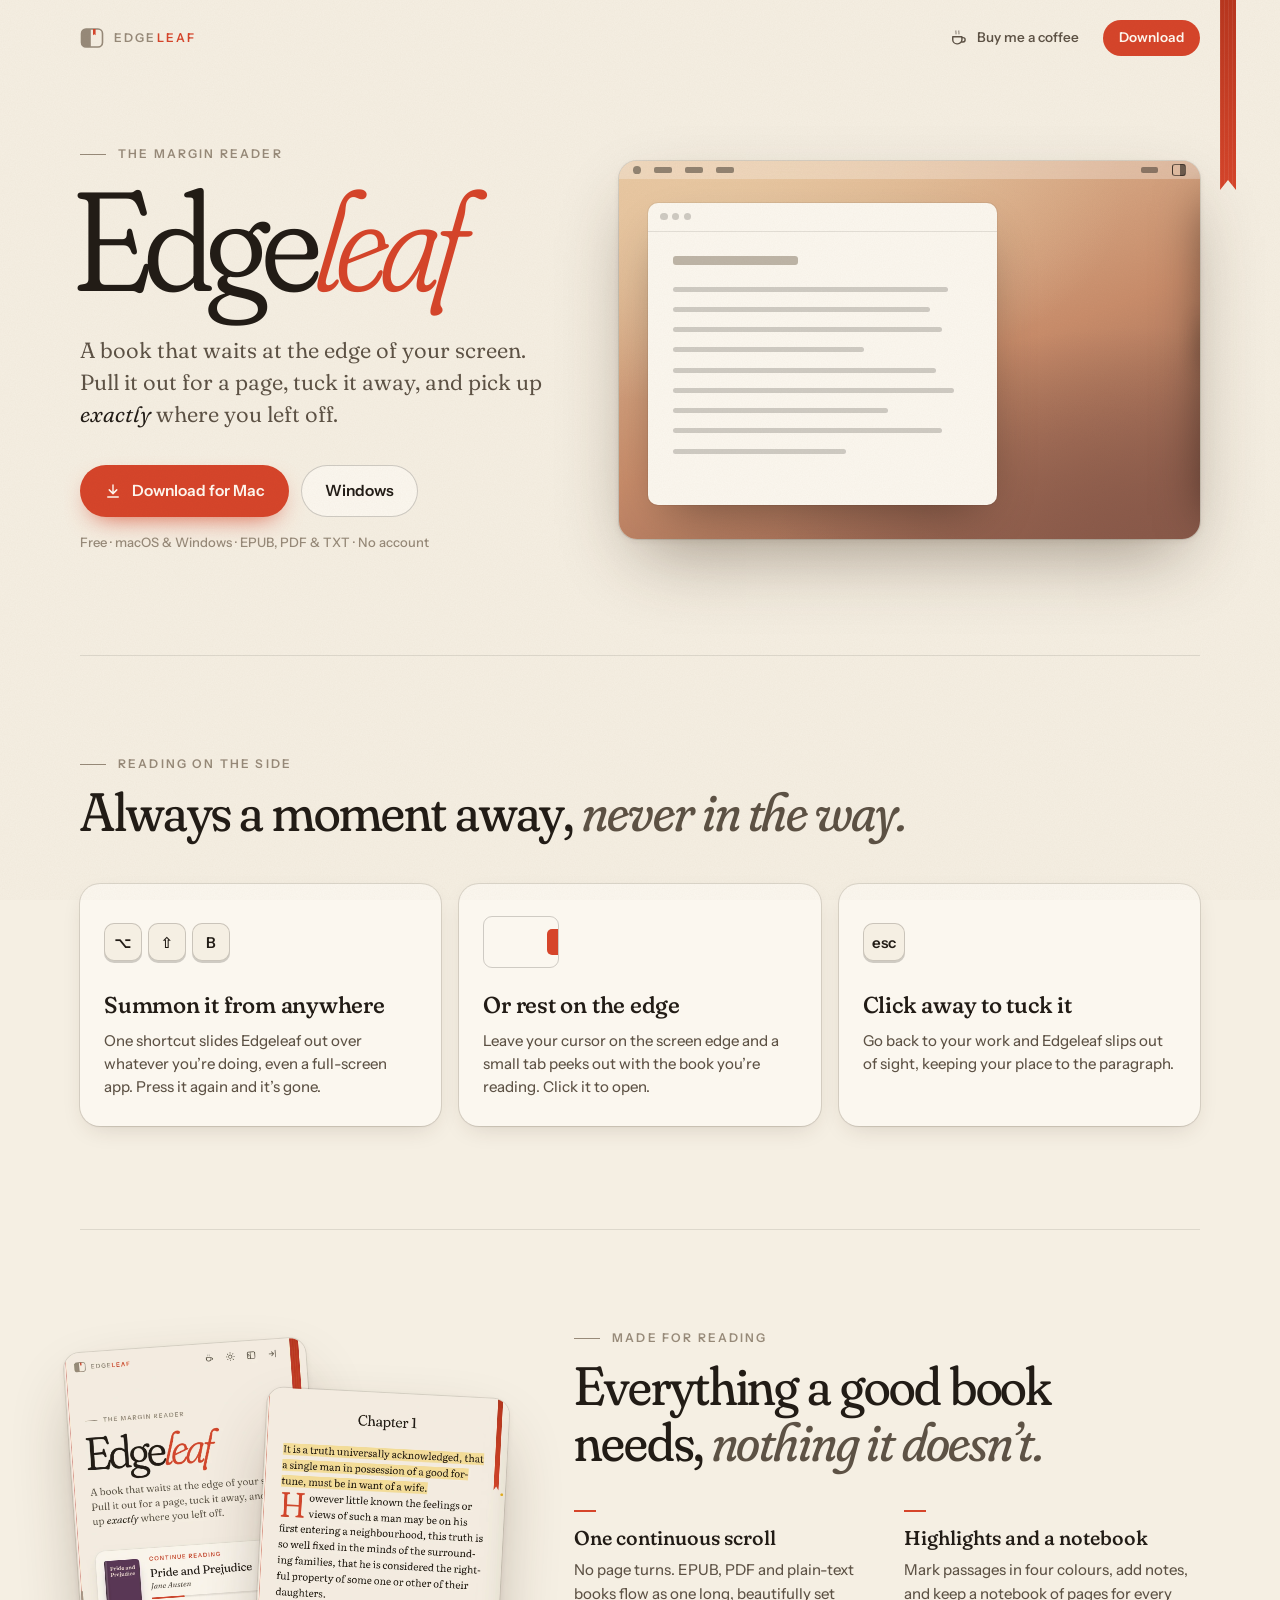
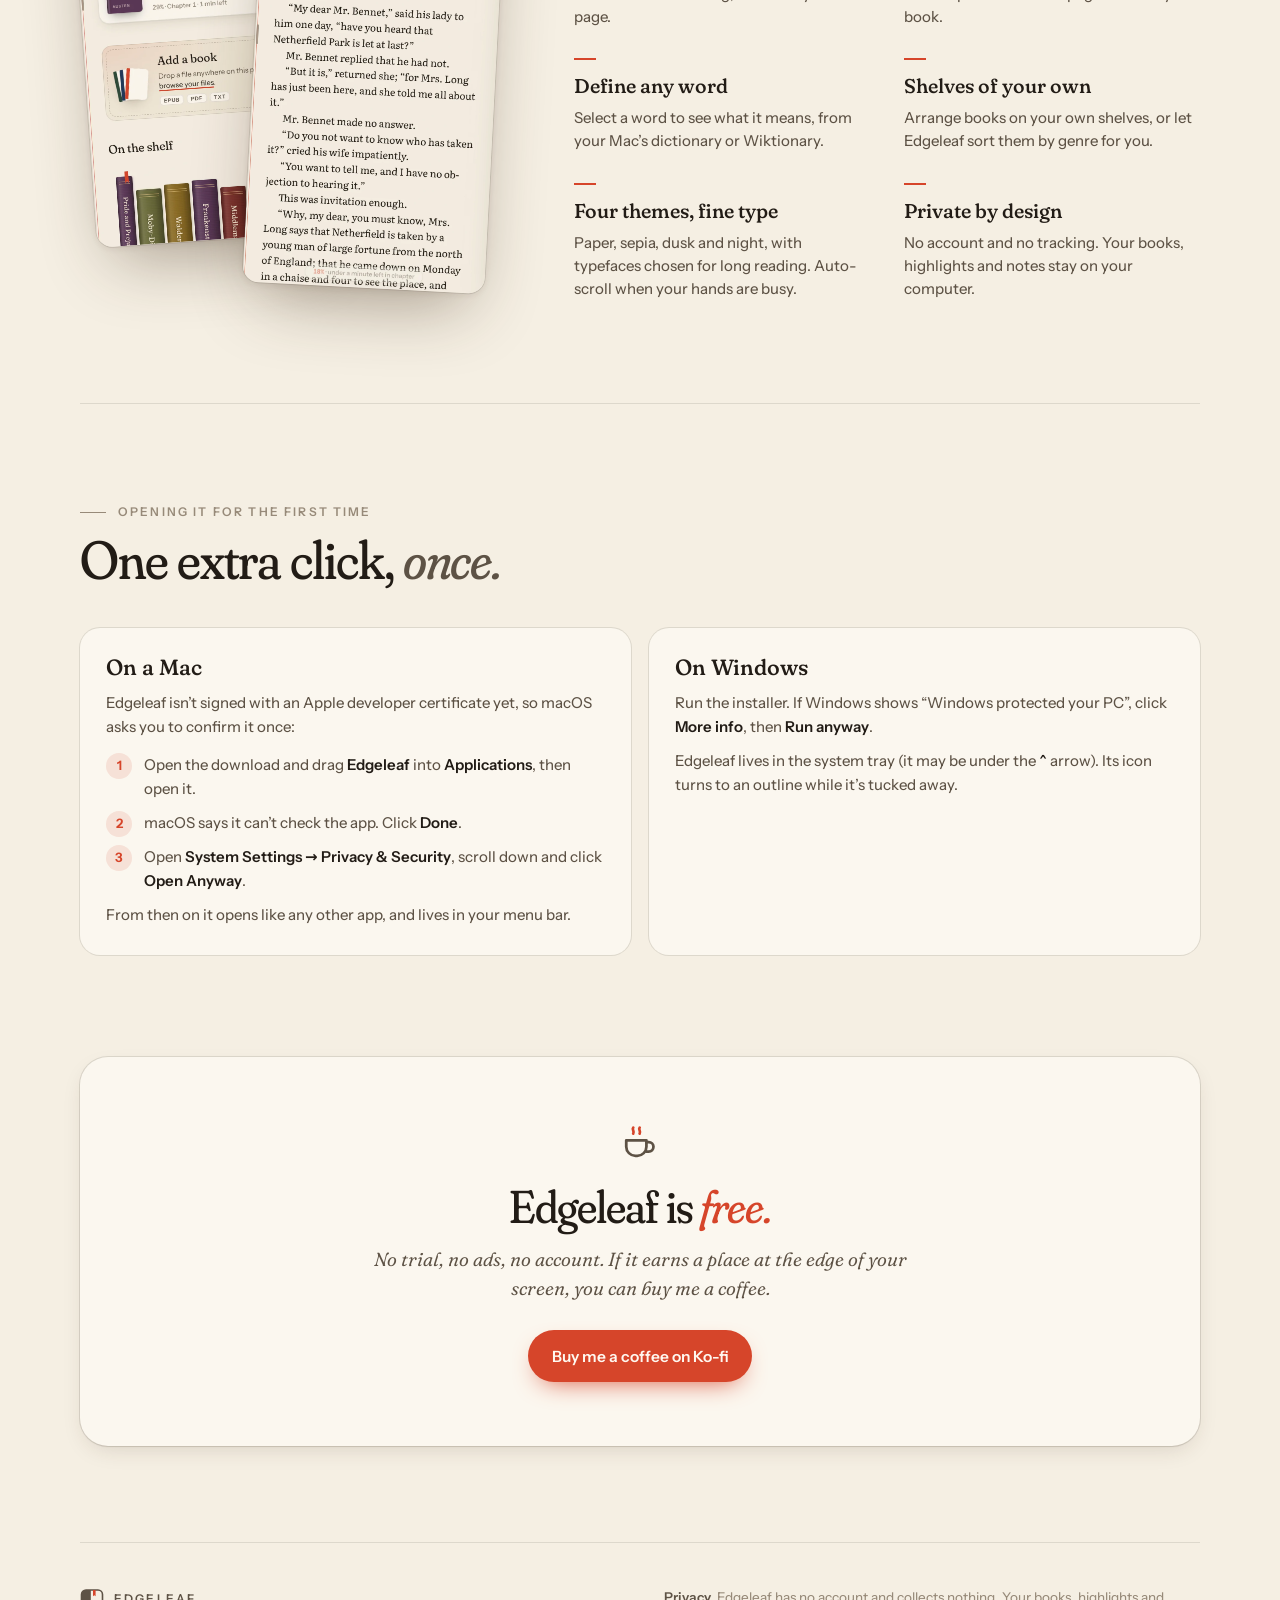
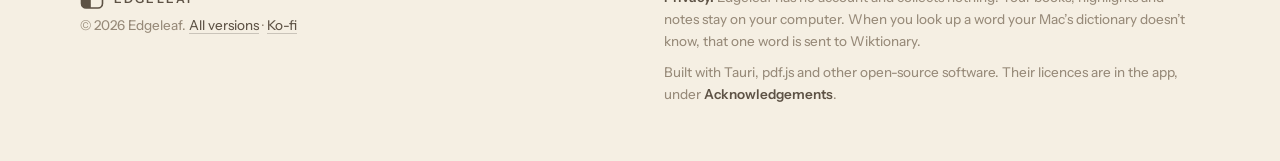
==== index.html @ 018e617a "Update the download page" ====
<!doctype html>
<html lang="en">
  <head>
    <meta charset="UTF-8" />
    <meta name="viewport" content="width=device-width, initial-scale=1" />
    <title>Edgeleaf — a book at the edge of your screen</title>
    <meta name="description" content="Edgeleaf is a free desktop reader for Mac and Windows that waits at the edge of your screen. Pull it out for a page, tuck it away, and pick up exactly where you left off." />
    <meta name="color-scheme" content="light dark" />
    <meta name="theme-color" content="#f5efe3" media="(prefers-color-scheme: light)" />
    <meta name="theme-color" content="#1d1916" media="(prefers-color-scheme: dark)" />
    <meta property="og:title" content="Edgeleaf — a book at the edge of your screen" />
    <meta property="og:description" content="A free, beautiful reader for Mac and Windows that hides at the screen edge. EPUB, PDF and TXT, one continuous scroll." />
    <meta property="og:image" content="https://harshit-bisht1.github.io/edgeleaf/img/og.png" />
    <meta name="twitter:card" content="summary_large_image" />
    <link rel="icon" href="favicon.svg" type="image/svg+xml" />
    <link rel="preload" href="fonts/fraunces-latin-full-normal.woff2" as="font" type="font/woff2" crossorigin />
    <link rel="stylesheet" href="style.css" />
  </head>
  <body>
    <div class="ribbon" aria-hidden="true"></div>

    <div class="wrap">
      <header class="nav">
        <a class="brand" href="#top" aria-label="Edgeleaf">
          <svg viewBox="0 0 24 24" aria-hidden="true"><rect x="1.5" y="3" width="21" height="18" rx="4.5" fill="none" stroke="currentColor" stroke-width="1.6"/><path d="M6 3h4.8v18H6a4.5 4.5 0 0 1-4.5-4.5v-9A4.5 4.5 0 0 1 6 3z" fill="currentColor"/><path d="M13 3h2.6v6.2l-1.3-1-1.3 1z" fill="var(--accent)"/></svg>
          <span>Edge<b>leaf</b></span>
        </a>
        <div class="spacer"></div>
        <a class="nav-tip" href="https://ko-fi.com/edgeleaf" target="_blank" rel="noopener">
          <svg class="cup" viewBox="0 0 24 24" fill="none" stroke="currentColor" stroke-width="1.7" stroke-linecap="round" stroke-linejoin="round" aria-hidden="true"><path d="M4.5 10.5h11v3.5a5 5 0 0 1-5 5h-1a5 5 0 0 1-5-5z"/><path d="M15.5 11.5h1.25a2.6 2.6 0 0 1 0 5.2H15.3"/><path class="steam" d="M8.3 3.6c-.9 1.1.9 2 0 3.3"/><path class="steam" d="M11.8 3.6c-.9 1.1.9 2 0 3.3"/></svg>
          <span>Buy me a coffee</span>
        </a>
        <a class="pill small" href="#download">Download</a>
      </header>

      <main>
        <section class="hero" id="top">
          <div>
            <div class="eyebrow">The margin reader</div>
            <h1 class="wordmark" aria-label="Edgeleaf">Edge<em>leaf</em></h1>
            <p class="lede">
              A book that waits at the edge of your screen. Pull it out for a page, tuck it away, and
              pick up <i>exactly</i> where you left off.
            </p>
            <div class="cta" id="download">
              <a class="pill" data-dl="mac" href="https://github.com/harshit-bisht1/edgeleaf/releases/latest">
                <svg viewBox="0 0 24 24" fill="none" stroke="currentColor" stroke-width="1.9" stroke-linecap="round" stroke-linejoin="round" aria-hidden="true"><path d="M12 4v11M7 10.5l5 5 5-5M5 20h14"/></svg>
                Download for Mac
              </a>
              <a class="pill quiet" data-dl="win" href="https://github.com/harshit-bisht1/edgeleaf/releases/latest">Windows</a>
            </div>
            <p class="meta"><span data-version>Free</span> · macOS &amp; Windows · EPUB, PDF &amp; TXT · No account</p>
          </div>

          <div class="stage" aria-hidden="true">
            <div class="screen">
              <div class="menubar"><i></i><i></i><i></i><i></i><span class="gap"></span><i></i><span class="tray"></span></div>
              <div class="window">
                <div class="window-bar"><i></i><i></i><i></i></div>
                <div class="window-lines">
                  <span class="h"></span>
                  <span style="--w: 92%"></span><span style="--w: 86%"></span><span style="--w: 90%"></span><span style="--w: 64%"></span>
                  <span style="--w: 88%"></span><span style="--w: 94%"></span><span style="--w: 72%"></span>
                  <span style="--w: 90%"></span><span style="--w: 58%"></span>
                </div>
              </div>
              <div class="tab"></div>
              <div class="panel">
                <picture>
                  <source srcset="img/home-dusk.webp" media="(prefers-color-scheme: dark)" />
                  <img src="img/home-paper.webp" alt="" width="880" height="1800" />
                </picture>
                <picture>
                  <source srcset="img/reader-dusk.webp" media="(prefers-color-scheme: dark)" />
                  <img class="shot-reader" src="img/reader-paper.webp" alt="" width="880" height="1800" />
                </picture>
              </div>
              <svg class="cursor" viewBox="0 0 24 24" aria-hidden="true"><path d="M5 3l14 8.5-6.2 1.3L10 19z" fill="#111" stroke="#fff" stroke-width="1.4" stroke-linejoin="round"/></svg>
              <div class="keys"><span>⌥</span><span>⇧</span><span>B</span></div>
            </div>
          </div>
        </section>

        <section class="sec" id="how">
          <div class="eyebrow">Reading on the side</div>
          <h2 class="sec-title">Always a moment away, <em>never in the way.</em></h2>
          <div class="ways">
            <article class="way">
              <div class="way-art"><span class="kbd">⌥</span><span class="kbd">⇧</span><span class="kbd">B</span></div>
              <h3>Summon it from anywhere</h3>
              <p>One shortcut slides Edgeleaf out over whatever you’re doing, even a full-screen app. Press it again and it’s gone.</p>
            </article>
            <article class="way">
              <div class="way-art"><div class="edge-art"></div></div>
              <h3>Or rest on the edge</h3>
              <p>Leave your cursor on the screen edge and a small tab peeks out with the book you’re reading. Click it to open.</p>
            </article>
            <article class="way">
              <div class="way-art"><span class="kbd">esc</span></div>
              <h3>Click away to tuck it</h3>
              <p>Go back to your work and Edgeleaf slips out of sight, keeping your place to the paragraph.</p>
            </article>
          </div>
        </section>

        <section class="sec features">
          <div class="feature-shot">
            <picture>
              <source srcset="img/home-dusk.webp" media="(prefers-color-scheme: dark)" />
              <img src="img/home-paper.webp" alt="Edgeleaf’s home screen: a book to continue, a place to add books, and a shelf of spines" width="880" height="1800" loading="lazy" />
            </picture>
            <picture>
              <source srcset="img/reader-dusk.webp" media="(prefers-color-scheme: dark)" />
              <img src="img/reader-paper.webp" alt="Reading Pride and Prejudice in Edgeleaf, with the first sentence highlighted" width="880" height="1800" loading="lazy" />
            </picture>
          </div>
          <div>
            <div class="eyebrow">Made for reading</div>
            <h2 class="sec-title">Everything a good book needs, <em>nothing it doesn’t.</em></h2>
            <div class="grid">
              <div><h3>One continuous scroll</h3><p>No page turns. EPUB, PDF and plain-text books flow as one long, beautifully set page.</p></div>
              <div><h3>Highlights and a notebook</h3><p>Mark passages in four colours, add notes, and keep a notebook of pages for every book.</p></div>
              <div><h3>Define any word</h3><p>Select a word to see what it means, from your Mac’s dictionary or Wiktionary.</p></div>
              <div><h3>Shelves of your own</h3><p>Arrange books on your own shelves, or let Edgeleaf sort them by genre for you.</p></div>
              <div><h3>Four themes, fine type</h3><p>Paper, sepia, dusk and night, with typefaces chosen for long reading. Auto-scroll when your hands are busy.</p></div>
              <div><h3>Private by design</h3><p>No account and no tracking. Your books, highlights and notes stay on your computer.</p></div>
            </div>
          </div>
        </section>

        <section class="sec" id="install">
          <div class="eyebrow">Opening it for the first time</div>
          <h2 class="sec-title">One extra click, <em>once.</em></h2>
          <div class="install">
            <div class="install-card">
              <h3>On a Mac</h3>
              <p>Edgeleaf isn’t signed with an Apple developer certificate yet, so macOS asks you to confirm it once:</p>
              <ol>
                <li>Open the download and drag <b>Edgeleaf</b> into <b>Applications</b>, then open it.</li>
                <li>macOS says it can’t check the app. Click <b>Done</b>.</li>
                <li>Open <b>System Settings → Privacy &amp; Security</b>, scroll down and click <b>Open Anyway</b>.</li>
              </ol>
              <p>From then on it opens like any other app, and lives in your menu bar.</p>
            </div>
            <div class="install-card">
              <h3>On Windows</h3>
              <p>Run the installer. If Windows shows “Windows protected your PC”, click <b>More info</b>, then <b>Run anyway</b>.</p>
              <p>Edgeleaf lives in the system tray (it may be under the <b>^</b> arrow). Its icon turns to an outline while it’s tucked away.</p>
            </div>
          </div>
        </section>

        <section class="support" id="support">
          <svg class="cup" viewBox="0 0 24 24" fill="none" stroke="currentColor" stroke-width="1.5" stroke-linecap="round" stroke-linejoin="round" aria-hidden="true"><path d="M4.5 10.5h11v3.5a5 5 0 0 1-5 5h-1a5 5 0 0 1-5-5z"/><path d="M15.5 11.5h1.25a2.6 2.6 0 0 1 0 5.2H15.3"/><path class="steam" d="M8.3 3.6c-.9 1.1.9 2 0 3.3"/><path class="steam" d="M11.8 3.6c-.9 1.1.9 2 0 3.3"/></svg>
          <h2>Edgeleaf is <em>free.</em></h2>
          <p>No trial, no ads, no account. If it earns a place at the edge of your screen, you can buy me a coffee.</p>
          <a class="pill" href="https://ko-fi.com/edgeleaf" target="_blank" rel="noopener">Buy me a coffee on Ko-fi</a>
        </section>
      </main>

      <footer class="foot">
        <div>
          <a class="brand" href="#top" aria-label="Edgeleaf">
            <svg viewBox="0 0 24 24" aria-hidden="true"><rect x="1.5" y="3" width="21" height="18" rx="4.5" fill="none" stroke="currentColor" stroke-width="1.6"/><path d="M6 3h4.8v18H6a4.5 4.5 0 0 1-4.5-4.5v-9A4.5 4.5 0 0 1 6 3z" fill="currentColor"/><path d="M13 3h2.6v6.2l-1.3-1-1.3 1z" fill="var(--accent)"/></svg>
            <span>Edge<b>leaf</b></span>
          </a>
          <p>© 2026 Edgeleaf. <a href="https://github.com/harshit-bisht1/edgeleaf/releases">All versions</a> · <a href="https://ko-fi.com/edgeleaf" target="_blank" rel="noopener">Ko-fi</a></p>
        </div>
        <div>
          <p><b>Privacy.</b> Edgeleaf has no account and collects nothing. Your books, highlights and notes stay on your computer. When you look up a word your Mac’s dictionary doesn’t know, that one word is sent to Wiktionary.</p>
          <p style="margin-top: 10px">Built with Tauri, pdf.js and other open-source software. Their licences are in the app, under <b>Acknowledgements</b>.</p>
        </div>
      </footer>
    </div>

    <script>
      // Point the buttons straight at the newest installers, and lead with the
      // visitor's own system. Without JavaScript they open the releases page.
      const REPO = "harshit-bisht1/edgeleaf";
      const mac = document.querySelector('[data-dl="mac"]');
      const win = document.querySelector('[data-dl="win"]');
      if (/Windows/i.test(navigator.userAgent)) {
        mac.classList.add("quiet");
        mac.lastChild.textContent = " Mac";
        win.classList.remove("quiet");
        win.textContent = "Download for Windows";
        win.parentNode.prepend(win);
      }
      fetch(`https://api.github.com/repos/${REPO}/releases/latest`)
        .then((r) => (r.ok ? r.json() : null))
        .then((release) => {
          if (!release) return;
          const find = (re) => release.assets.find((a) => re.test(a.name))?.browser_download_url;
          mac.href = find(/universal\.dmg$/) ?? find(/\.dmg$/) ?? mac.href;
          win.href = find(/-setup\.exe$/) ?? find(/\.msi$/) ?? win.href;
          document.querySelector("[data-version]").textContent = `Free · ${release.tag_name}`;
        })
        .catch(() => {});
    </script>
  </body>
</html>
---- style.css ----
/* Edgeleaf — the download page. The same paper, ink and vermilion as the app. */

@font-face {
  font-family: "Fraunces";
  src: url("fonts/fraunces-latin-full-normal.woff2") format("woff2");
  font-weight: 100 900;
  font-style: normal;
  font-display: swap;
}
@font-face {
  font-family: "Fraunces";
  src: url("fonts/fraunces-latin-full-italic.woff2") format("woff2");
  font-weight: 100 900;
  font-style: italic;
  font-display: swap;
}
@font-face {
  font-family: "Instrument Sans";
  src: url("fonts/instrument-sans-latin-wght-normal.woff2") format("woff2");
  font-weight: 400 700;
  font-style: normal;
  font-display: swap;
}

:root {
  --display: "Fraunces", "Iowan Old Style", Georgia, serif;
  --ui: "Instrument Sans", -apple-system, "Segoe UI", system-ui, sans-serif;
  --ease-out: cubic-bezier(0.16, 1, 0.3, 1);

  --bg: #f5efe3;
  --bg-2: #efe7d7;
  --surface: #fbf7ef;
  --ink: #221c16;
  --ink-2: #5d5245;
  --ink-3: #978a79;
  --line: rgba(34, 28, 22, 0.11);
  --line-2: rgba(34, 28, 22, 0.2);
  --accent: #d6452a;
  --accent-2: #b8361e;
  --accent-soft: rgba(214, 69, 42, 0.12);
  --on-accent: #fff8f0;
  --wall-1: #e9c9a3;
  --wall-2: #c98d6b;
  --wall-3: #8a5a4a;
  --shadow: 0 1px 2px rgba(60, 40, 20, 0.06), 0 8px 24px -8px rgba(60, 40, 20, 0.18);
  --shadow-lg: 0 2px 6px rgba(60, 40, 20, 0.08), 0 30px 70px -20px rgba(60, 40, 20, 0.45);
  --grain-opacity: 0.07;
  --grain-blend: multiply;
  color-scheme: light;
}

@media (prefers-color-scheme: dark) {
  :root {
    --bg: #1d1916;
    --bg-2: #241f1b;
    --surface: #2a2420;
    --ink: #ebe1d1;
    --ink-2: #b6a792;
    --ink-3: #7d705f;
    --line: rgba(235, 225, 209, 0.09);
    --line-2: rgba(235, 225, 209, 0.18);
    --accent: #f0694a;
    --accent-2: #ff8466;
    --accent-soft: rgba(240, 105, 74, 0.14);
    --on-accent: #1d1916;
    --wall-1: #4a3a52;
    --wall-2: #2f2a3d;
    --wall-3: #17151d;
    --shadow: 0 1px 2px rgba(0, 0, 0, 0.3), 0 8px 24px -8px rgba(0, 0, 0, 0.6);
    --shadow-lg: 0 2px 6px rgba(0, 0, 0, 0.35), 0 30px 70px -20px rgba(0, 0, 0, 0.8);
    --grain-opacity: 0.05;
    --grain-blend: screen;
    color-scheme: dark;
  }
}

*,
*::before,
*::after {
  box-sizing: border-box;
}

html {
  scroll-behavior: smooth;
}

body {
  margin: 0;
  background: var(--bg);
  color: var(--ink);
  font-family: var(--ui);
  -webkit-font-smoothing: antialiased;
  text-rendering: optimizeLegibility;
  overflow-x: hidden;
}

/* The same paper grain the app lays over its panel. */
body::after {
  content: "";
  position: fixed;
  inset: 0;
  pointer-events: none;
  z-index: 100;
  opacity: var(--grain-opacity);
  mix-blend-mode: var(--grain-blend);
  background-image: url("data:image/svg+xml,%3Csvg xmlns='http://www.w3.org/2000/svg' width='220' height='220'%3E%3Cfilter id='n'%3E%3CfeTurbulence type='fractalNoise' baseFrequency='.85' numOctaves='3' stitchTiles='stitch'/%3E%3CfeColorMatrix values='0 0 0 0 .5 0 0 0 0 .4 0 0 0 0 .3 0 0 0 1.1 0'/%3E%3C/filter%3E%3Crect width='100%25' height='100%25' filter='url(%23n)'/%3E%3C/svg%3E");
}

::selection {
  background: var(--accent-soft);
}

a {
  color: inherit;
}

img {
  display: block;
  max-width: 100%;
  height: auto;
}

.wrap {
  width: min(1120px, 100% - 40px);
  margin: 0 auto;
}

/* The ribbon bookmark that hangs from the top of the page, as in the app. */
.ribbon {
  position: absolute;
  top: 0;
  right: max(16px, calc((100vw - 1120px) / 2 - 36px));
  z-index: 5;
  width: 16px;
  height: 190px;
  background: linear-gradient(180deg, var(--accent-2), var(--accent));
  clip-path: polygon(0 0, 100% 0, 100% 100%, 50% calc(100% - 10px), 0 100%);
  transform-origin: top;
  animation: ribbon-drop 1.3s var(--ease-out) 0.2s both;
}
.ribbon::after {
  content: "";
  position: absolute;
  inset: 0;
  background: repeating-linear-gradient(90deg, rgba(255, 255, 255, 0.08) 0 1px, transparent 1px 4px);
}
@keyframes ribbon-drop {
  from {
    transform: scaleY(0.15);
  }
}

/* --------------------------------------------------------------------------
   Top bar
   -------------------------------------------------------------------------- */

.nav {
  display: flex;
  align-items: center;
  gap: 12px;
  height: 76px;
}
.brand {
  display: flex;
  align-items: center;
  gap: 10px;
  text-decoration: none;
  font: 600 12px/1 var(--ui);
  letter-spacing: 0.18em;
  text-transform: uppercase;
  color: var(--ink-3);
}
.brand svg {
  width: 24px;
  height: 24px;
}
.brand b {
  font-weight: inherit;
  color: var(--accent);
}
.nav .spacer {
  flex: 1;
}
.nav-tip {
  display: inline-flex;
  align-items: center;
  gap: 8px;
  height: 36px;
  padding: 0 12px;
  border-radius: 10px;
  text-decoration: none;
  font: 550 13.5px/1 var(--ui);
  color: var(--ink-2);
  transition: background-color 0.2s, color 0.2s;
}
.nav-tip:hover {
  background: var(--line);
  color: var(--ink);
}

/* A coffee cup whose steam rises on hover (the same drawing as the app's button). */
.cup {
  width: 20px;
  height: 20px;
  flex: none;
}
.cup .steam {
  opacity: 0.5;
  transition: opacity 0.3s, stroke 0.3s;
}
a:hover .cup .steam {
  stroke: var(--accent);
  opacity: 1;
  animation: steam 1.8s var(--ease-out) infinite;
}
a:hover .cup .steam + .steam {
  animation-delay: 0.4s;
}
@keyframes steam {
  0% {
    transform: translateY(2px);
    opacity: 0;
  }
  45% {
    opacity: 1;
  }
  100% {
    transform: translateY(-2px);
    opacity: 0;
  }
}

/* --------------------------------------------------------------------------
   Buttons
   -------------------------------------------------------------------------- */

.pill {
  display: inline-flex;
  align-items: center;
  justify-content: center;
  gap: 10px;
  height: 52px;
  padding: 0 24px;
  border-radius: 99px;
  background: var(--accent);
  color: var(--on-accent);
  text-decoration: none;
  font: 600 15.5px/1 var(--ui);
  box-shadow: 0 10px 26px -12px var(--accent);
  transition: transform 0.3s var(--ease-out), background-color 0.2s, box-shadow 0.3s;
}
.pill:hover {
  background: var(--accent-2);
  transform: translateY(-2px);
}
.pill small {
  font: 500 12px/1 var(--ui);
  opacity: 0.75;
}
.pill.quiet {
  background: var(--surface);
  color: var(--ink);
  box-shadow: inset 0 0 0 1px var(--line-2);
}
.pill.quiet:hover {
  background: var(--bg-2);
}
.pill.small {
  height: 36px;
  padding: 0 16px;
  font-size: 13.5px;
  box-shadow: none;
}
.pill svg {
  width: 18px;
  height: 18px;
}

/* --------------------------------------------------------------------------
   Hero
   -------------------------------------------------------------------------- */

.hero {
  display: grid;
  grid-template-columns: minmax(0, 0.9fr) minmax(0, 1.1fr);
  gap: clamp(32px, 5vw, 72px);
  align-items: center;
  padding: clamp(24px, 6vw, 72px) 0 clamp(56px, 8vw, 110px);
}
.eyebrow {
  font: 600 12px/1 var(--ui);
  letter-spacing: 0.18em;
  text-transform: uppercase;
  color: var(--ink-3);
  display: flex;
  align-items: center;
  gap: 12px;
}
.eyebrow::before {
  content: "";
  width: 26px;
  height: 1px;
  background: currentColor;
}
.wordmark {
  margin: 20px 0 0 -0.05em;
  font-family: var(--display);
  font-weight: 340;
  font-size: clamp(76px, 11vw, 148px);
  line-height: 0.86;
  letter-spacing: -0.055em;
  font-variation-settings: "opsz" 144, "SOFT" 100, "WONK" 1;
}
.wordmark em {
  font-style: italic;
  font-weight: 300;
  color: var(--accent);
}
.lede {
  margin: 34px 0 0;
  max-width: 27em;
  font-family: var(--display);
  font-size: clamp(19px, 2vw, 22px);
  line-height: 1.45;
  font-weight: 360;
  font-variation-settings: "opsz" 24, "SOFT" 50;
  color: var(--ink-2);
  text-wrap: pretty;
}
.lede i {
  color: var(--ink);
}
.cta {
  display: flex;
  flex-wrap: wrap;
  gap: 12px;
  margin-top: 34px;
  scroll-margin-top: 120px;
}
.meta {
  margin: 16px 0 0;
  font: 500 13px/1.5 var(--ui);
  color: var(--ink-3);
}

/* --------------------------------------------------------------------------
   The stage: a little desktop where the panel slides in, tucks away and
   peeks back out. One 14-second loop; every part shares the timeline.
   -------------------------------------------------------------------------- */

.stage {
  --loop: 14s;
  position: relative;
}
.screen {
  position: relative;
  aspect-ratio: 16 / 10.4;
  border-radius: 18px;
  overflow: hidden;
  background:
    radial-gradient(120% 90% at 15% 10%, var(--wall-1), transparent 60%),
    radial-gradient(90% 80% at 90% 100%, var(--wall-3), transparent 70%),
    linear-gradient(160deg, var(--wall-1), var(--wall-2) 55%, var(--wall-3));
  box-shadow: var(--shadow-lg), 0 0 0 1px var(--line);
}
.menubar {
  position: absolute;
  inset: 0 0 auto;
  height: 4.6%;
  display: flex;
  align-items: center;
  gap: 2.4%;
  padding: 0 2.4%;
  background: rgba(255, 255, 255, 0.28);
  backdrop-filter: blur(10px);
}
.menubar i {
  width: 3.2%;
  height: 34%;
  border-radius: 2px;
  background: rgba(34, 28, 22, 0.45);
}
.menubar i:first-child {
  width: 1.4%;
  border-radius: 50%;
  aspect-ratio: 1;
  height: auto;
}
.menubar .gap {
  flex: 1;
}
/* The app's menu-bar icon: filled while the panel is out, an outline while tucked away. */
.menubar .tray {
  width: 2.6%;
  aspect-ratio: 1.25;
  border: 1.5px solid rgba(34, 28, 22, 0.6);
  border-radius: 3px;
  background: linear-gradient(90deg, transparent 60%, rgba(34, 28, 22, 0.6) 60%);
  animation: tray var(--loop) linear infinite;
}
@keyframes tray {
  0%,
  12%,
  52%,
  69%,
  96%,
  100% {
    background-size: 0 100%;
  }
  13%,
  51%,
  70%,
  95% {
    background-size: 100% 100%;
  }
}

/* Someone else's app, busy on the left. */
.window {
  position: absolute;
  left: 5%;
  top: 11%;
  width: 60%;
  height: 80%;
  border-radius: 10px;
  background: var(--surface);
  box-shadow: 0 20px 50px -20px rgba(0, 0, 0, 0.45), 0 0 0 1px rgba(0, 0, 0, 0.06);
  overflow: hidden;
}
.window-bar {
  display: flex;
  gap: 1.4%;
  padding: 3% 3.5%;
  border-bottom: 1px solid var(--line);
}
.window-bar i {
  width: 2.2%;
  aspect-ratio: 1;
  border-radius: 50%;
  background: var(--line-2);
}
.window-lines {
  display: grid;
  gap: 5.5%;
  padding: 7% 7% 0;
  height: 100%;
  align-content: start;
}
.window-lines span {
  display: block;
  height: 5px;
  width: var(--w);
  border-radius: 3px;
  background: var(--line-2);
}
.window-lines span.h {
  height: 9px;
  width: 42%;
  background: var(--ink-3);
  opacity: 0.6;
  margin-bottom: 2%;
}

/* Edgeleaf, docked on the right edge. */
.panel {
  position: absolute;
  top: 4.6%;
  bottom: 0;
  right: 0;
  aspect-ratio: 440 / 900;
  border-radius: 12px 0 0 12px;
  overflow: hidden;
  box-shadow: -24px 0 50px -24px rgba(0, 0, 0, 0.55);
  transform: translateX(104%);
  animation: panel var(--loop) var(--ease-out) infinite;
}
.panel img {
  position: absolute;
  inset: 0;
  width: 100%;
  height: 100%;
  object-fit: cover;
  object-position: top;
}
/* First reveal shows the library; after the peek it's the book. */
.panel .shot-reader {
  animation: shot var(--loop) linear infinite;
}
@keyframes panel {
  0%,
  8% {
    transform: translateX(104%);
  }
  14%,
  48% {
    transform: none;
  }
  54%,
  66% {
    transform: translateX(104%);
  }
  72%,
  92% {
    transform: none;
  }
  98%,
  100% {
    transform: translateX(104%);
  }
}
@keyframes shot {
  0%,
  60% {
    opacity: 0;
  }
  61%,
  100% {
    opacity: 1;
  }
}

/* The shortcut, pressed. */
.keys {
  position: absolute;
  left: 50%;
  bottom: 9%;
  display: flex;
  gap: 6px;
  translate: -50% 0;
  opacity: 0;
  animation: keys var(--loop) var(--ease-out) infinite;
}
.keys span {
  min-width: 34px;
  height: 34px;
  padding: 0 8px;
  display: grid;
  place-items: center;
  border-radius: 9px;
  background: var(--surface);
  color: var(--ink);
  font: 600 14px/1 var(--ui);
  box-shadow: 0 2px 0 var(--line-2), 0 10px 24px -10px rgba(0, 0, 0, 0.4);
}
@keyframes keys {
  0%,
  3% {
    opacity: 0;
    transform: translateY(8px) scale(0.96);
  }
  6%,
  13% {
    opacity: 1;
    transform: none;
  }
  17%,
  100% {
    opacity: 0;
    transform: translateY(-6px);
  }
}

/* The peek tab slides out where the cursor rests. */
.tab {
  position: absolute;
  right: 0;
  top: 38%;
  width: 3.6%;
  height: 17%;
  border-radius: 10px 0 0 10px;
  background: var(--surface);
  box-shadow: -8px 6px 20px -8px rgba(0, 0, 0, 0.45);
  transform: translateX(105%);
  animation: tab var(--loop) var(--ease-out) infinite;
}
.tab::before {
  /* its little ribbon */
  content: "";
  position: absolute;
  top: 0;
  left: 38%;
  width: 24%;
  height: 34%;
  background: var(--accent);
  clip-path: polygon(0 0, 100% 0, 100% 100%, 50% 80%, 0 100%);
}
@keyframes tab {
  0%,
  57% {
    transform: translateX(105%);
  }
  61%,
  67% {
    transform: none;
  }
  70%,
  100% {
    transform: translateX(105%);
  }
}
/* The cursor comes to rest on the edge, then clicks the tab. */
.cursor {
  position: absolute;
  top: 44%;
  right: 1.4%;
  width: 3%;
  opacity: 0;
  animation: cursor var(--loop) var(--ease-out) infinite;
}
@keyframes cursor {
  0%,
  52% {
    opacity: 0;
    transform: translate(-260%, 60%);
  }
  55% {
    opacity: 1;
  }
  59%,
  66% {
    opacity: 1;
    transform: none;
  }
  67% {
    transform: scale(0.85);
  }
  69% {
    opacity: 1;
    transform: none;
  }
  72%,
  100% {
    opacity: 0;
  }
}

@media (prefers-reduced-motion: reduce) {
  .panel,
  .panel .shot-reader,
  .keys,
  .tab,
  .cursor,
  .menubar .tray,
  .ribbon {
    animation: none;
  }
  .panel {
    transform: none;
  }
  .panel .shot-reader {
    opacity: 1;
  }
}

/* --------------------------------------------------------------------------
   Sections
   -------------------------------------------------------------------------- */

section {
  scroll-margin-top: 24px;
}
.sec {
  padding: clamp(56px, 8vw, 104px) 0;
  border-top: 1px solid var(--line);
}
.sec-title {
  margin: 14px 0 0;
  max-width: 16em;
  font: 400 clamp(34px, 4.6vw, 54px) / 1.04 var(--display);
  font-variation-settings: "opsz" 96, "SOFT" 100;
  letter-spacing: -0.02em;
  text-wrap: balance;
}
.sec-title em {
  font-style: italic;
  color: var(--ink-2);
}

/* Three ways it lives on the side */
.ways {
  display: grid;
  grid-template-columns: repeat(3, minmax(0, 1fr));
  gap: 18px;
  margin-top: 44px;
}
.way {
  padding: 26px 24px 28px;
  border-radius: 20px;
  background: var(--surface);
  box-shadow: var(--shadow), 0 0 0 1px var(--line);
}
.way-art {
  height: 64px;
  display: flex;
  align-items: center;
  gap: 6px;
}
.kbd {
  min-width: 38px;
  height: 38px;
  padding: 0 9px;
  display: inline-grid;
  place-items: center;
  border-radius: 10px;
  background: var(--bg);
  font: 600 15px/1 var(--ui);
  box-shadow: inset 0 0 0 1px var(--line-2), 0 2px 0 var(--line-2);
}
/* A screen edge with the tab peeking out of it. */
.edge-art {
  position: relative;
  width: 76px;
  height: 52px;
  border: 1.5px solid var(--line-2);
  border-radius: 9px;
  overflow: hidden;
}
.edge-art::after {
  content: "";
  position: absolute;
  right: 0;
  top: 12px;
  width: 11px;
  height: 26px;
  border-radius: 5px 0 0 5px;
  background: var(--accent);
  animation: peek 3s var(--ease-out) infinite;
}
@keyframes peek {
  0%,
  25% {
    transform: translateX(100%);
  }
  45%,
  80% {
    transform: none;
  }
  100% {
    transform: translateX(100%);
  }
}
.way h3 {
  margin: 18px 0 0;
  font: 500 23px/1.15 var(--display);
  font-variation-settings: "opsz" 48, "SOFT" 100;
  letter-spacing: -0.01em;
}
.way p {
  margin: 10px 0 0;
  font: 450 15px/1.55 var(--ui);
  color: var(--ink-2);
}

/* Features, beside the library */
.features {
  display: grid;
  grid-template-columns: minmax(0, 0.8fr) minmax(0, 1.2fr);
  gap: clamp(36px, 6vw, 88px);
  align-items: center;
}
/* The library and a book, fanned like two cards. */
.feature-shot {
  position: relative;
  width: 100%;
  max-width: 460px;
  aspect-ratio: 1 / 1.3;
  justify-self: center;
}
.feature-shot picture {
  position: absolute;
  width: 58%;
}
.feature-shot picture:first-child {
  left: 0;
  top: 0;
  rotate: -4deg;
}
.feature-shot picture:last-child {
  right: 0;
  bottom: 0;
  rotate: 3deg;
}
.feature-shot img {
  border-radius: 16px;
  box-shadow: var(--shadow-lg), 0 0 0 1px var(--line);
}
.grid {
  display: grid;
  grid-template-columns: repeat(2, minmax(0, 1fr));
  gap: 30px 34px;
  margin-top: 40px;
}
.grid h3 {
  margin: 0;
  font: 500 20px/1.2 var(--display);
  font-variation-settings: "opsz" 36, "SOFT" 100;
}
.grid h3::before {
  content: "";
  display: block;
  width: 22px;
  height: 2px;
  margin-bottom: 14px;
  background: var(--accent);
}
.grid p {
  margin: 8px 0 0;
  font: 450 15px/1.55 var(--ui);
  color: var(--ink-2);
}

/* First launch */
.install {
  display: grid;
  grid-template-columns: repeat(2, minmax(0, 1fr));
  gap: 18px;
  margin-top: 40px;
}
.install-card {
  padding: 26px 26px 28px;
  border-radius: 20px;
  background: var(--surface);
  box-shadow: 0 0 0 1px var(--line);
}
.install-card h3 {
  margin: 0;
  font: 500 22px/1.2 var(--display);
  font-variation-settings: "opsz" 36, "SOFT" 100;
}
.install-card p,
.install-card li {
  font: 450 15px/1.6 var(--ui);
  color: var(--ink-2);
}
.install-card p {
  margin: 10px 0 0;
}
.install-card ol {
  margin: 14px 0 0;
  padding: 0;
  list-style: none;
  counter-reset: step;
  display: grid;
  gap: 10px;
}
.install-card li {
  position: relative;
  padding-left: 38px;
  counter-increment: step;
}
.install-card li::before {
  content: counter(step);
  position: absolute;
  left: 0;
  top: 0;
  width: 26px;
  height: 26px;
  border-radius: 50%;
  display: grid;
  place-items: center;
  background: var(--accent-soft);
  color: var(--accent);
  font: 650 13px/1 var(--ui);
}
.install-card b {
  color: var(--ink);
  font-weight: 600;
}

/* Support */
.support {
  display: grid;
  justify-items: center;
  text-align: center;
  padding: clamp(40px, 6vw, 64px) clamp(24px, 5vw, 64px);
  border-radius: 28px;
  background: var(--surface);
  box-shadow: var(--shadow), 0 0 0 1px var(--line);
}
.support .cup {
  width: 44px;
  height: 44px;
  color: var(--ink-2);
}
.support .cup .steam {
  stroke: var(--accent);
  opacity: 1;
  animation: steam 2.2s var(--ease-out) infinite;
}
.support .cup .steam + .steam {
  animation-delay: 0.5s;
}
.support h2 {
  margin: 18px 0 0;
  font: 400 clamp(32px, 4vw, 46px) / 1.05 var(--display);
  font-variation-settings: "opsz" 96, "SOFT" 100;
  letter-spacing: -0.02em;
}
.support h2 em {
  color: var(--accent);
}
.support p {
  margin: 14px 0 0;
  max-width: 31em;
  font: italic 360 clamp(17px, 1.8vw, 19px) / 1.5 var(--display);
  font-variation-settings: "opsz" 24, "SOFT" 50;
  color: var(--ink-2);
  text-wrap: pretty;
}
.support .pill {
  margin-top: 28px;
}

/* Footer */
.foot {
  display: grid;
  grid-template-columns: minmax(0, 1fr) minmax(0, 1fr);
  gap: 18px 48px;
  padding: 44px 0 56px;
  margin-top: clamp(56px, 8vw, 96px);
  border-top: 1px solid var(--line);
  font: 450 13.5px/1.6 var(--ui);
  color: var(--ink-3);
}
.foot p {
  margin: 0;
}
.foot b {
  color: var(--ink-2);
  font-weight: 600;
}
.foot a {
  color: var(--ink-2);
  text-underline-offset: 3px;
  text-decoration-color: var(--line-2);
}
.foot a:hover {
  color: var(--accent);
}
.foot .brand {
  margin-bottom: 4px;
}

/* --------------------------------------------------------------------------
   Narrow screens
   -------------------------------------------------------------------------- */

@media (max-width: 900px) {
  .hero,
  .features {
    grid-template-columns: minmax(0, 1fr);
  }
  .ways {
    grid-template-columns: minmax(0, 1fr);
  }
  .feature-shot {
    order: 2;
    max-width: 400px;
  }
}
@media (max-width: 640px) {
  .wrap {
    width: calc(100% - 32px);
  }
  .ribbon {
    right: 3px;
    width: 10px;
    height: 110px;
  }
  .nav-tip span {
    display: none;
  }
  .grid,
  .install,
  .foot {
    grid-template-columns: minmax(0, 1fr);
  }
  .cta .pill {
    flex: 1 1 100%;
  }
  .keys span {
    min-width: 26px;
    height: 26px;
    font-size: 12px;
  }
}
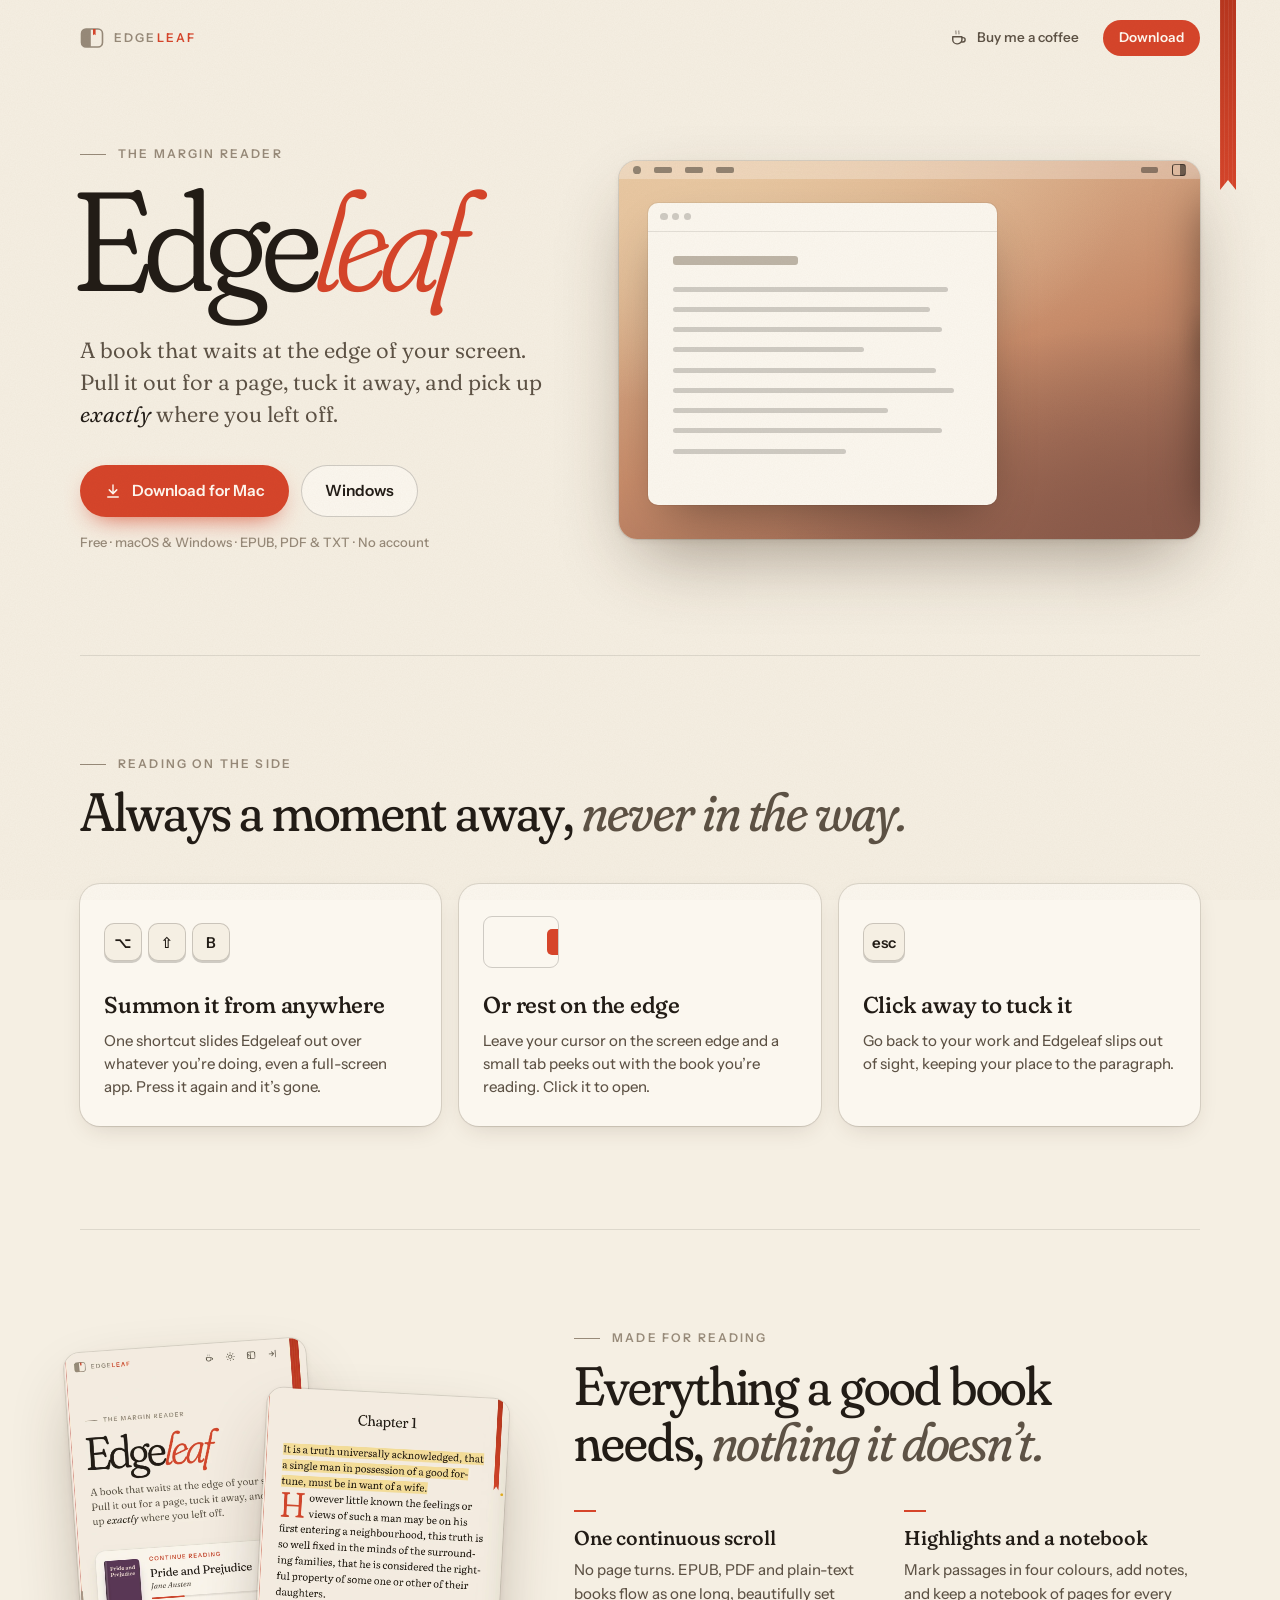
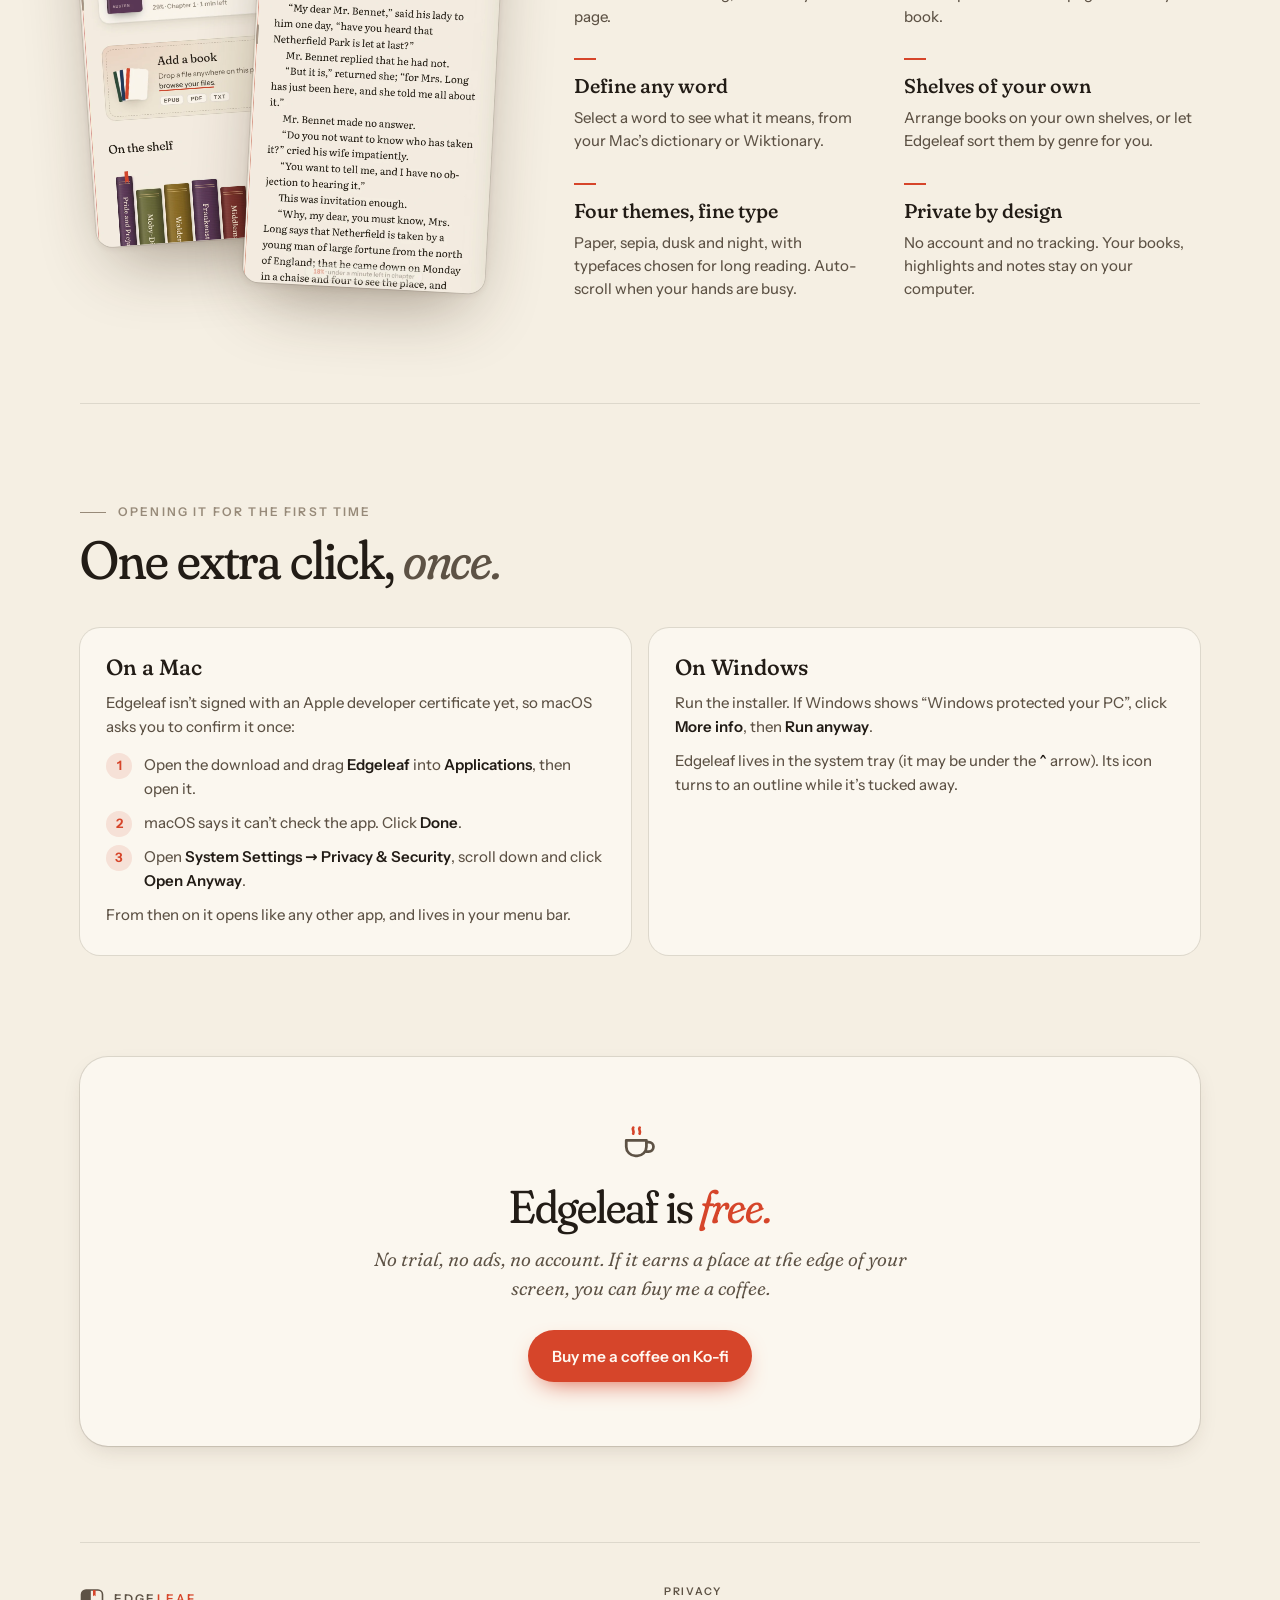
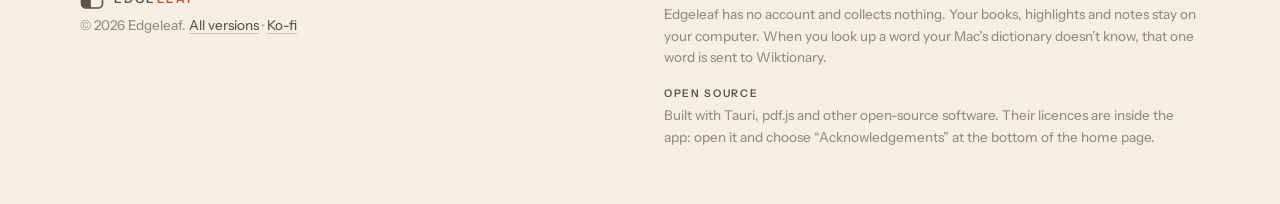
==== commit 37e8a0ab: "Update the download page" ====
--- a/index.html
+++ b/index.html
@@ -167,8 +167,10 @@
           <p>© 2026 Edgeleaf. <a href="https://github.com/harshit-bisht1/edgeleaf/releases">All versions</a> · <a href="https://ko-fi.com/edgeleaf" target="_blank" rel="noopener">Ko-fi</a></p>
         </div>
         <div>
-          <p><b>Privacy.</b> Edgeleaf has no account and collects nothing. Your books, highlights and notes stay on your computer. When you look up a word your Mac’s dictionary doesn’t know, that one word is sent to Wiktionary.</p>
-          <p style="margin-top: 10px">Built with Tauri, pdf.js and other open-source software. Their licences are in the app, under <b>Acknowledgements</b>.</p>
+          <div class="foot-label">Privacy</div>
+          <p>Edgeleaf has no account and collects nothing. Your books, highlights and notes stay on your computer. When you look up a word your Mac’s dictionary doesn’t know, that one word is sent to Wiktionary.</p>
+          <div class="foot-label">Open source</div>
+          <p>Built with Tauri, pdf.js and other open-source software. Their licences are inside the app: open it and choose “Acknowledgements” at the bottom of the home page.</p>
         </div>
       </footer>
     </div>
--- a/style.css
+++ b/style.css
@@ -925,9 +925,15 @@
 .foot p {
   margin: 0;
 }
-.foot b {
+.foot-label {
+  margin: 0 0 6px;
+  font: 600 10.5px/1 var(--ui);
+  letter-spacing: 0.16em;
+  text-transform: uppercase;
   color: var(--ink-2);
-  font-weight: 600;
+}
+.foot p + .foot-label {
+  margin-top: 20px;
 }
 .foot a {
   color: var(--ink-2);
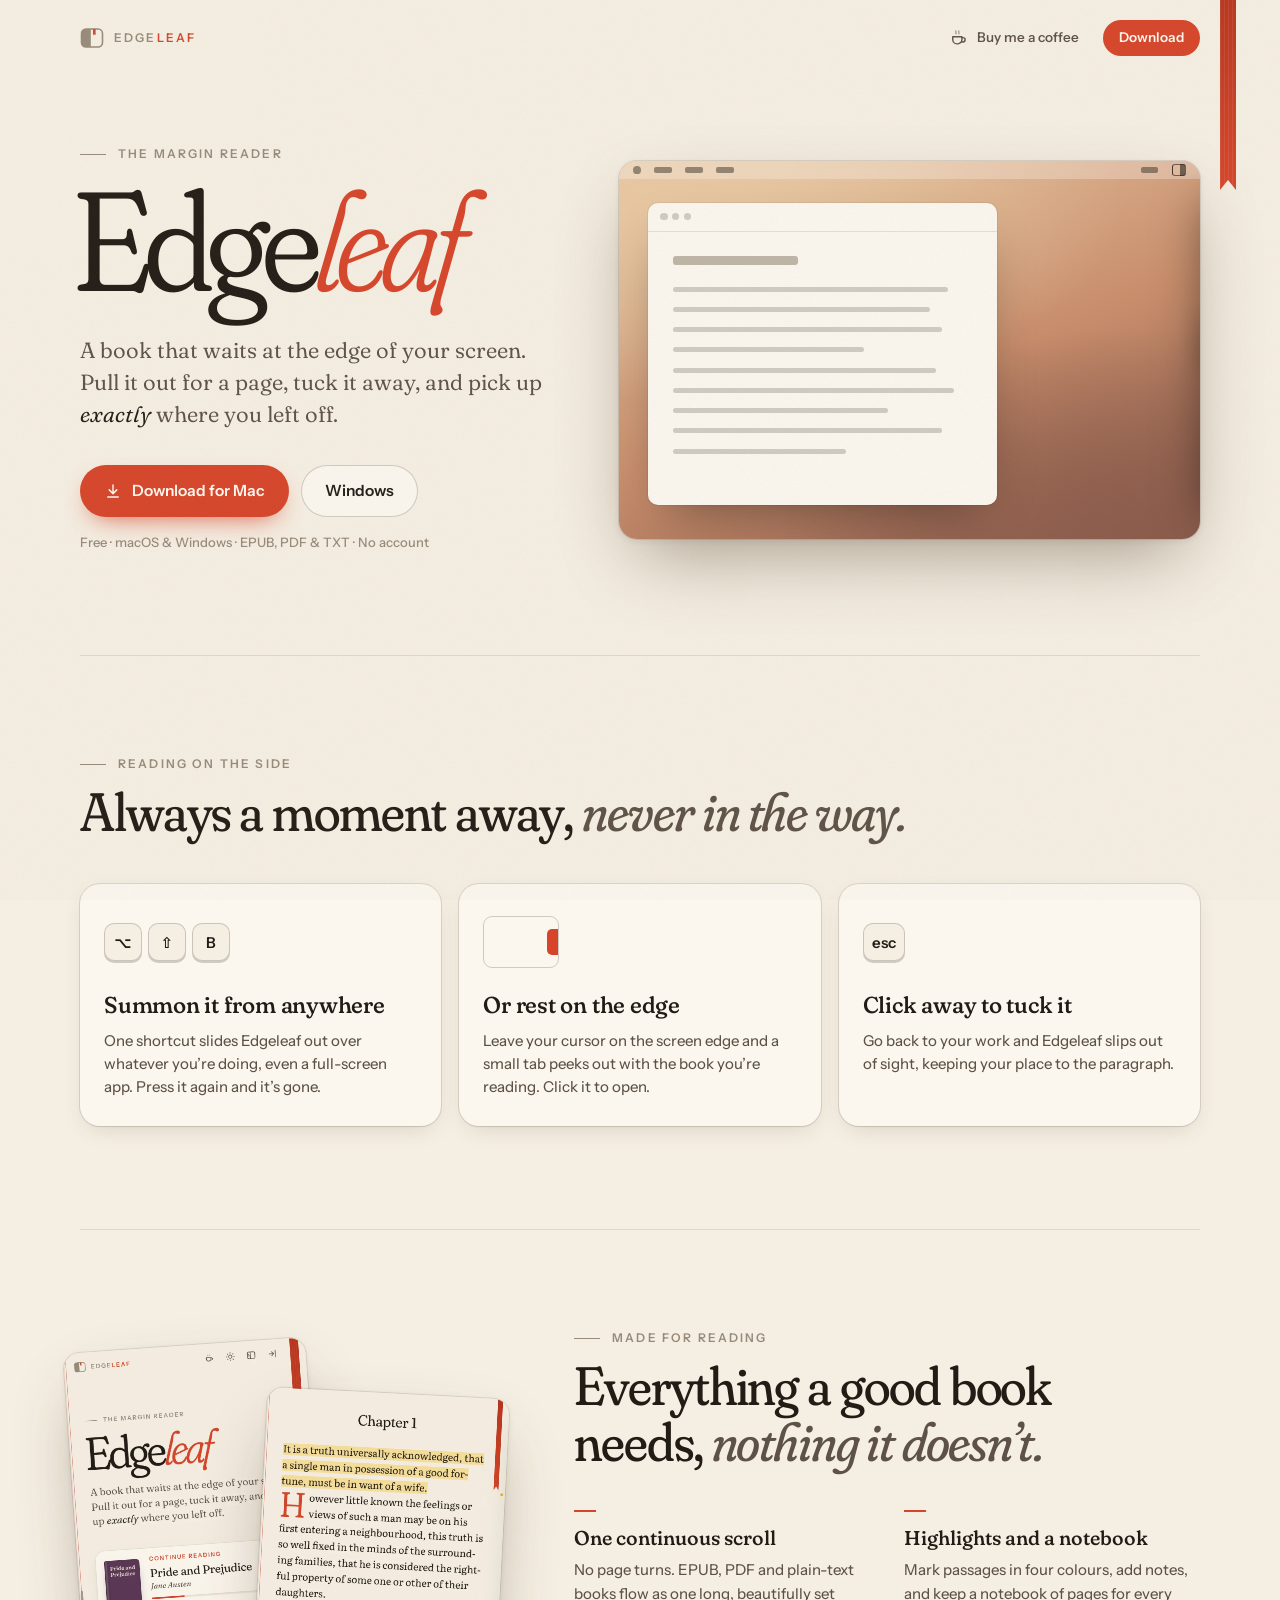
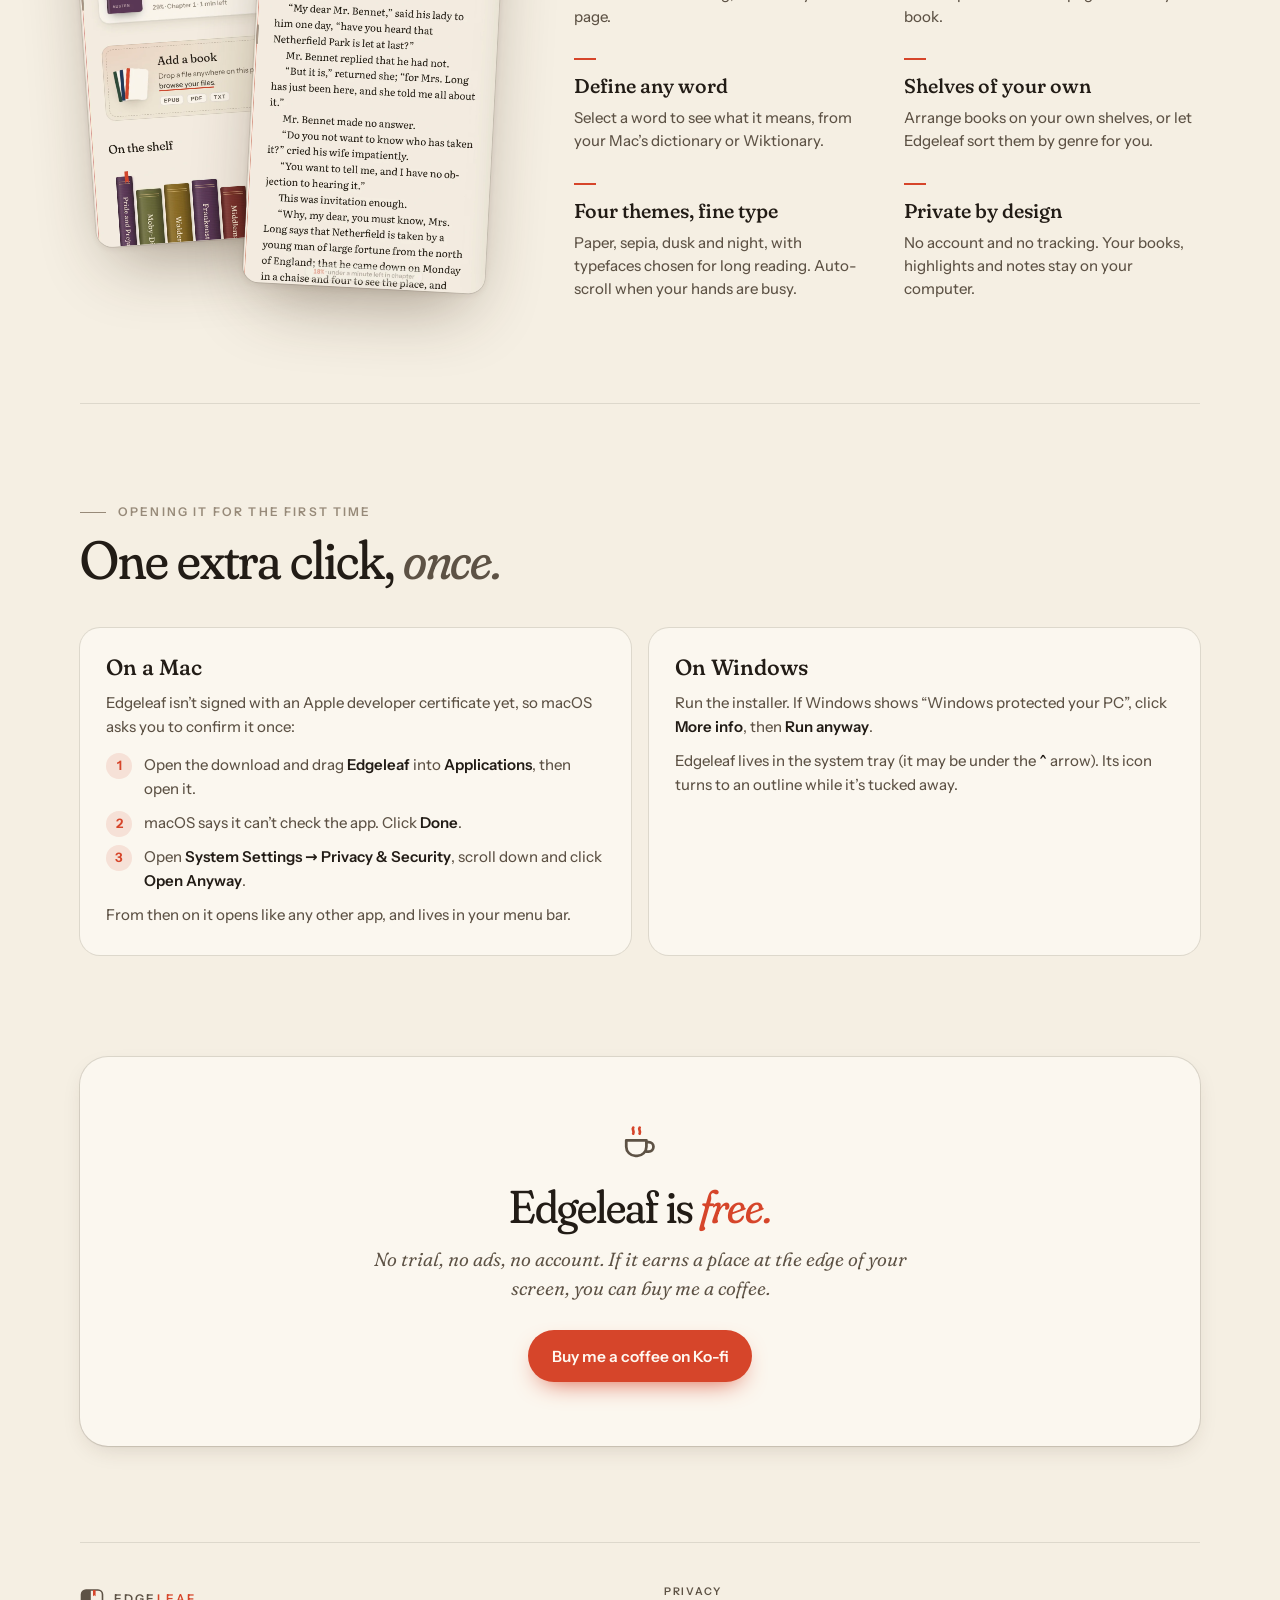
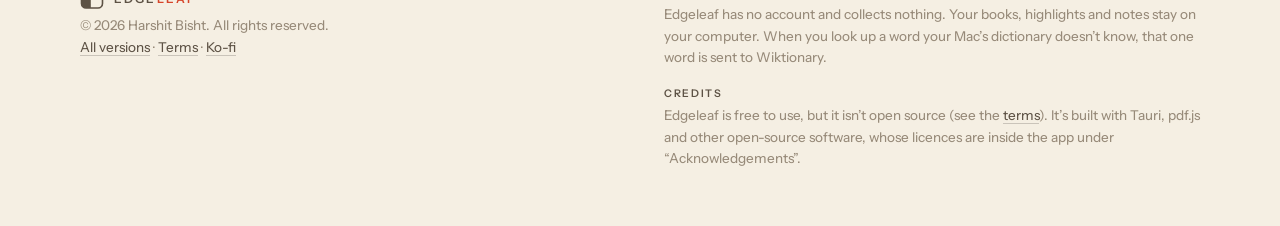
==== commit e91970b6: "Update the download page" ====
--- a/index.html
+++ b/index.html
@@ -11,6 +11,7 @@
     <meta property="og:title" content="Edgeleaf — a book at the edge of your screen" />
     <meta property="og:description" content="A free, beautiful reader for Mac and Windows that hides at the screen edge. EPUB, PDF and TXT, one continuous scroll." />
     <meta property="og:image" content="https://harshit-bisht1.github.io/edgeleaf/img/og.png" />
+    <link rel="canonical" href="https://harshit-bisht1.github.io/edgeleaf/" />
     <meta name="twitter:card" content="summary_large_image" />
     <link rel="icon" href="favicon.svg" type="image/svg+xml" />
     <link rel="preload" href="fonts/fraunces-latin-full-normal.woff2" as="font" type="font/woff2" crossorigin />
@@ -164,13 +165,14 @@
             <svg viewBox="0 0 24 24" aria-hidden="true"><rect x="1.5" y="3" width="21" height="18" rx="4.5" fill="none" stroke="currentColor" stroke-width="1.6"/><path d="M6 3h4.8v18H6a4.5 4.5 0 0 1-4.5-4.5v-9A4.5 4.5 0 0 1 6 3z" fill="currentColor"/><path d="M13 3h2.6v6.2l-1.3-1-1.3 1z" fill="var(--accent)"/></svg>
             <span>Edge<b>leaf</b></span>
           </a>
-          <p>© 2026 Edgeleaf. <a href="https://github.com/harshit-bisht1/edgeleaf/releases">All versions</a> · <a href="https://ko-fi.com/edgeleaf" target="_blank" rel="noopener">Ko-fi</a></p>
+          <p>© 2026 Harshit Bisht. All rights reserved.</p>
+          <p><a href="https://github.com/harshit-bisht1/edgeleaf/releases">All versions</a> · <a href="LICENSE.txt">Terms</a> · <a href="https://ko-fi.com/edgeleaf" target="_blank" rel="noopener">Ko-fi</a></p>
         </div>
         <div>
           <div class="foot-label">Privacy</div>
           <p>Edgeleaf has no account and collects nothing. Your books, highlights and notes stay on your computer. When you look up a word your Mac’s dictionary doesn’t know, that one word is sent to Wiktionary.</p>
-          <div class="foot-label">Open source</div>
-          <p>Built with Tauri, pdf.js and other open-source software. Their licences are inside the app: open it and choose “Acknowledgements” at the bottom of the home page.</p>
+          <div class="foot-label">Credits</div>
+          <p>Edgeleaf is free to use, but it isn’t open source (see the <a href="LICENSE.txt">terms</a>). It’s built with Tauri, pdf.js and other open-source software, whose licences are inside the app under “Acknowledgements”.</p>
         </div>
       </footer>
     </div>
--- a/style.css
+++ b/style.css
@@ -45,7 +45,6 @@
   --shadow: 0 1px 2px rgba(60, 40, 20, 0.06), 0 8px 24px -8px rgba(60, 40, 20, 0.18);
   --shadow-lg: 0 2px 6px rgba(60, 40, 20, 0.08), 0 30px 70px -20px rgba(60, 40, 20, 0.45);
   --grain-opacity: 0.07;
-  --grain-blend: multiply;
   color-scheme: light;
 }
 
@@ -69,7 +68,6 @@
     --shadow: 0 1px 2px rgba(0, 0, 0, 0.3), 0 8px 24px -8px rgba(0, 0, 0, 0.6);
     --shadow-lg: 0 2px 6px rgba(0, 0, 0, 0.35), 0 30px 70px -20px rgba(0, 0, 0, 0.8);
     --grain-opacity: 0.05;
-    --grain-blend: screen;
     color-scheme: dark;
   }
 }
@@ -94,7 +92,8 @@
   overflow-x: hidden;
 }
 
-/* The same paper grain the app lays over its panel. */
+/* The same paper grain the app lays over its panel (plain transparency on its
+   own layer; a blend mode would make Safari re-blend the page as it scrolls). */
 body::after {
   content: "";
   position: fixed;
@@ -102,7 +101,7 @@
   pointer-events: none;
   z-index: 100;
   opacity: var(--grain-opacity);
-  mix-blend-mode: var(--grain-blend);
+  transform: translateZ(0);
   background-image: url("data:image/svg+xml,%3Csvg xmlns='http://www.w3.org/2000/svg' width='220' height='220'%3E%3Cfilter id='n'%3E%3CfeTurbulence type='fractalNoise' baseFrequency='.85' numOctaves='3' stitchTiles='stitch'/%3E%3CfeColorMatrix values='0 0 0 0 .5 0 0 0 0 .4 0 0 0 0 .3 0 0 0 1.1 0'/%3E%3C/filter%3E%3Crect width='100%25' height='100%25' filter='url(%23n)'/%3E%3C/svg%3E");
 }
 
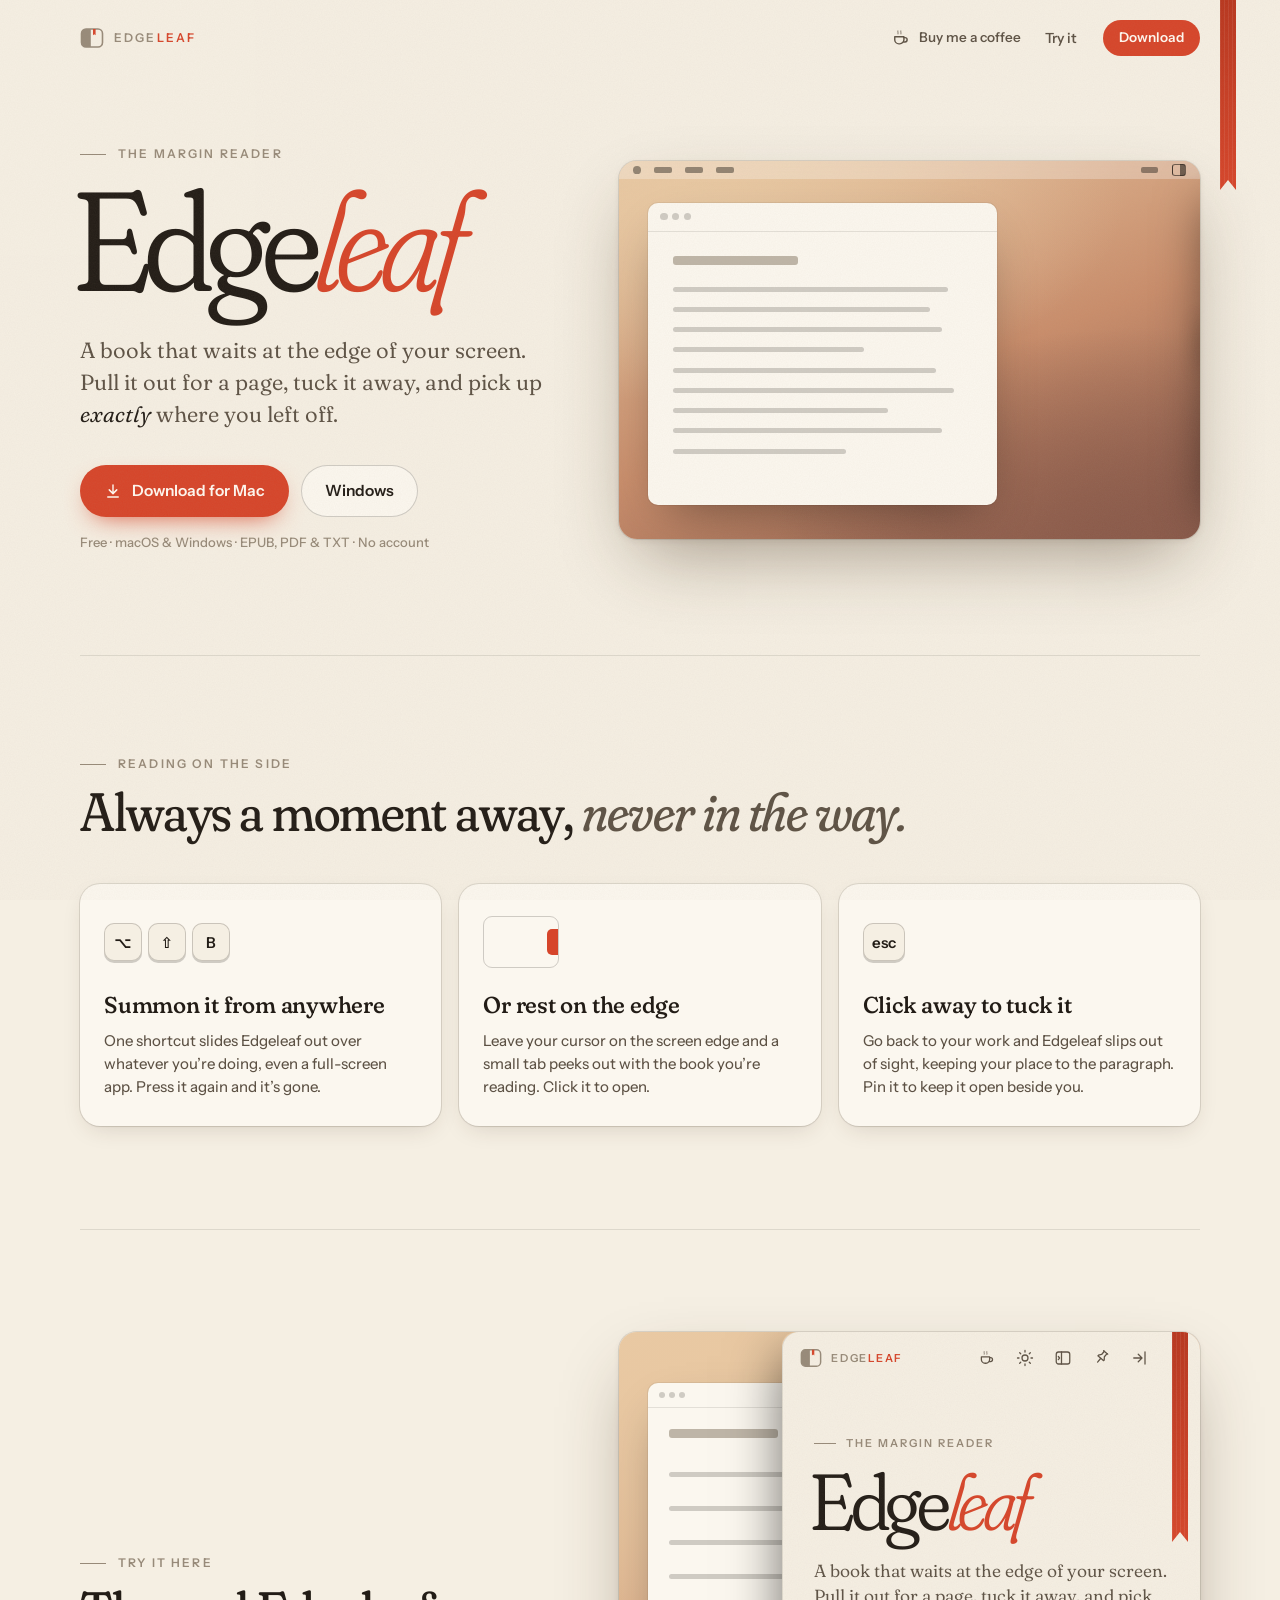
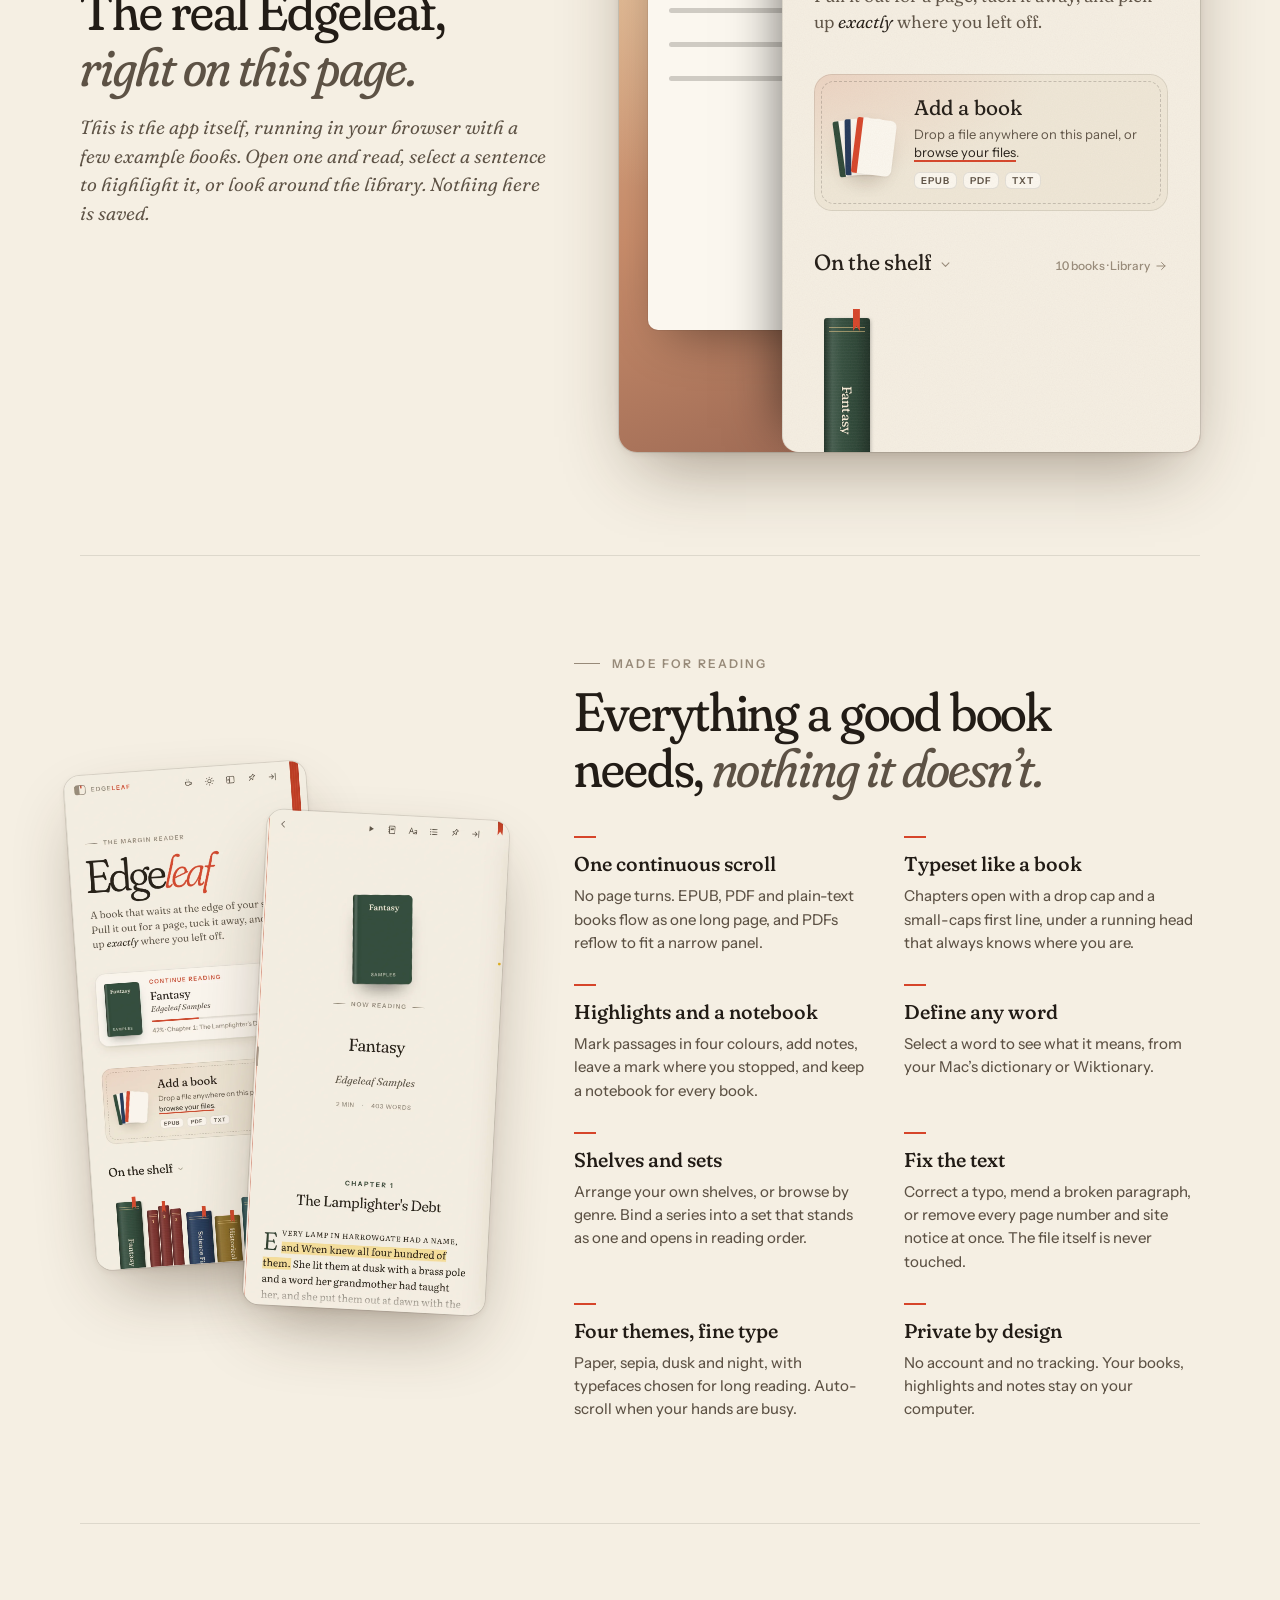
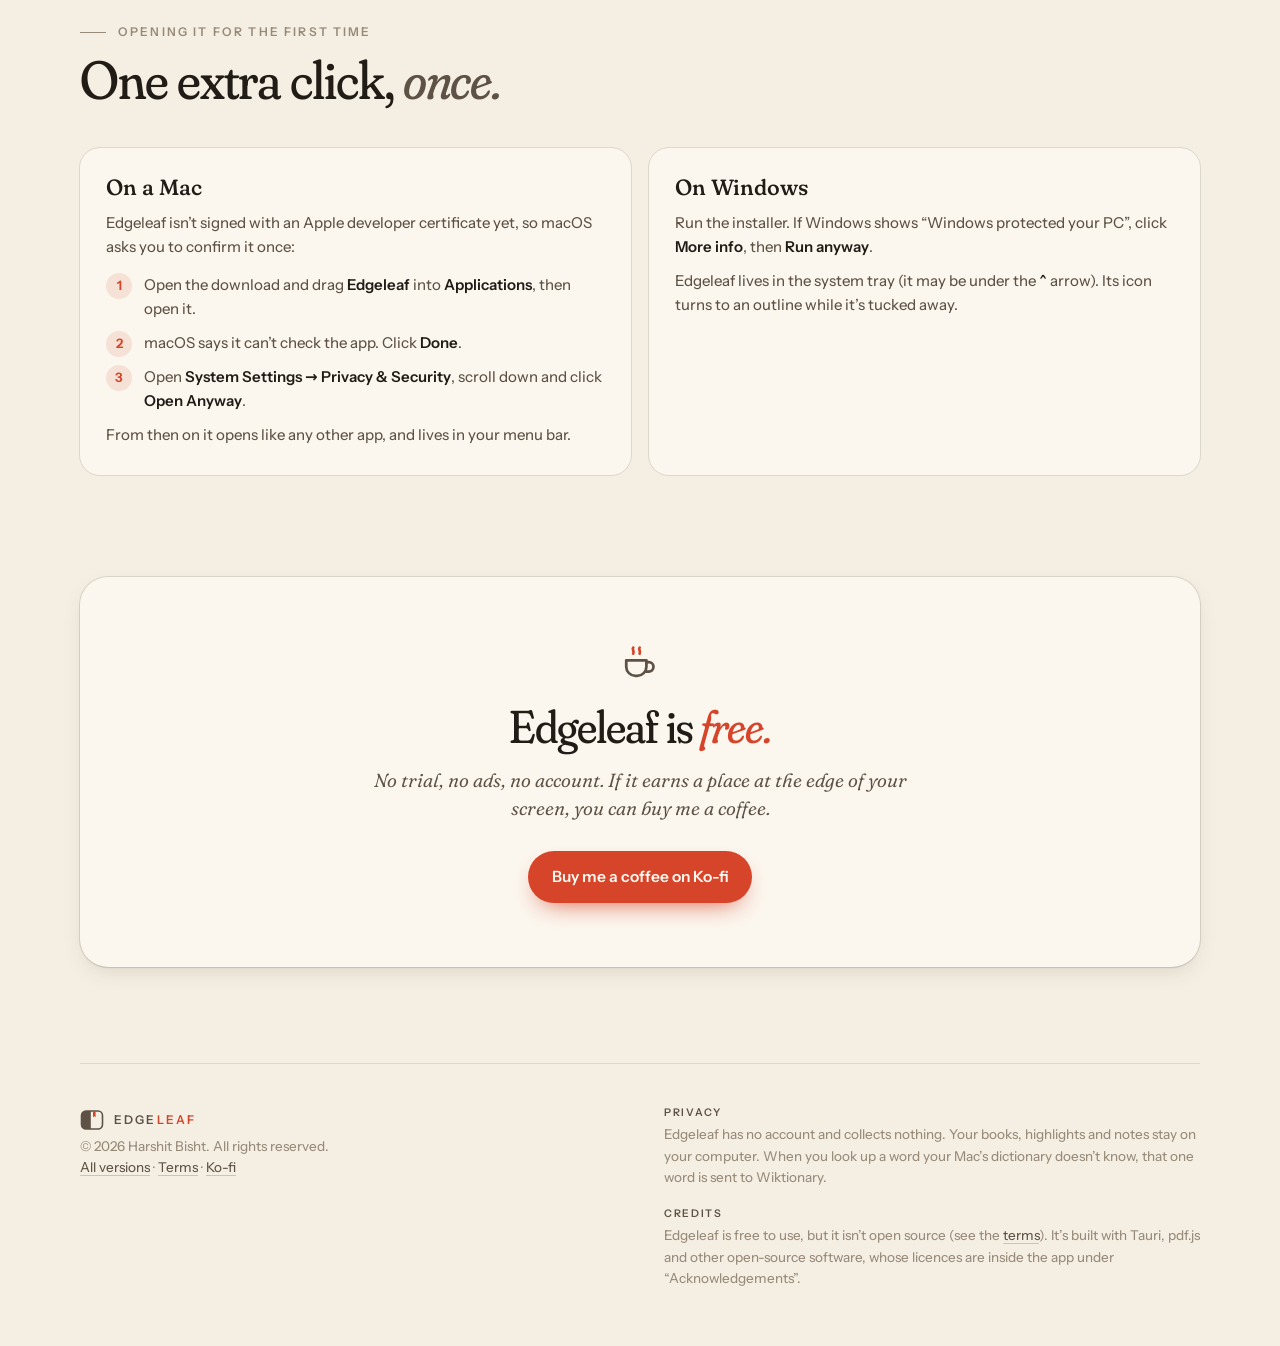
==== commit f2e80395: "Update the download page" ====
--- a/index.html
+++ b/index.html
@@ -31,6 +31,7 @@
           <svg class="cup" viewBox="0 0 24 24" fill="none" stroke="currentColor" stroke-width="1.7" stroke-linecap="round" stroke-linejoin="round" aria-hidden="true"><path d="M4.5 10.5h11v3.5a5 5 0 0 1-5 5h-1a5 5 0 0 1-5-5z"/><path d="M15.5 11.5h1.25a2.6 2.6 0 0 1 0 5.2H15.3"/><path class="steam" d="M8.3 3.6c-.9 1.1.9 2 0 3.3"/><path class="steam" d="M11.8 3.6c-.9 1.1.9 2 0 3.3"/></svg>
           <span>Buy me a coffee</span>
         </a>
+        <a class="nav-link" href="#try">Try it</a>
         <a class="pill small" href="#download">Download</a>
       </header>
 
@@ -99,8 +100,27 @@
             <article class="way">
               <div class="way-art"><span class="kbd">esc</span></div>
               <h3>Click away to tuck it</h3>
-              <p>Go back to your work and Edgeleaf slips out of sight, keeping your place to the paragraph.</p>
+              <p>Go back to your work and Edgeleaf slips out of sight, keeping your place to the paragraph. Pin it to keep it open beside you.</p>
             </article>
+          </div>
+        </section>
+
+        <section class="sec try" id="try">
+          <div class="try-copy">
+            <div class="eyebrow">Try it here</div>
+            <h2 class="sec-title">The real Edgeleaf, <em>right on this page.</em></h2>
+            <p class="try-lede">This is the app itself, running in your browser with a few example books. Open one and read, select a sentence to highlight it, or look around the library. Nothing here is saved.</p>
+          </div>
+          <div class="try-screen">
+            <div class="window try-window" aria-hidden="true">
+              <div class="window-bar"><i></i><i></i><i></i></div>
+              <div class="window-lines">
+                <span class="h"></span>
+                <span style="--w: 92%"></span><span style="--w: 86%"></span><span style="--w: 90%"></span><span style="--w: 64%"></span>
+                <span style="--w: 88%"></span><span style="--w: 94%"></span><span style="--w: 72%"></span>
+              </div>
+            </div>
+            <iframe class="try-panel" src="demo/" title="Edgeleaf, running in this page" loading="lazy"></iframe>
           </div>
         </section>
 
@@ -112,17 +132,19 @@
             </picture>
             <picture>
               <source srcset="img/reader-dusk.webp" media="(prefers-color-scheme: dark)" />
-              <img src="img/reader-paper.webp" alt="Reading Pride and Prejudice in Edgeleaf, with the first sentence highlighted" width="880" height="1800" loading="lazy" />
+              <img src="img/reader-paper.webp" alt="Reading a sample book in Edgeleaf: the chapter opens with a drop cap, and the first sentence is highlighted" width="880" height="1800" loading="lazy" />
             </picture>
           </div>
           <div>
             <div class="eyebrow">Made for reading</div>
             <h2 class="sec-title">Everything a good book needs, <em>nothing it doesn’t.</em></h2>
             <div class="grid">
-              <div><h3>One continuous scroll</h3><p>No page turns. EPUB, PDF and plain-text books flow as one long, beautifully set page.</p></div>
-              <div><h3>Highlights and a notebook</h3><p>Mark passages in four colours, add notes, and keep a notebook of pages for every book.</p></div>
+              <div><h3>One continuous scroll</h3><p>No page turns. EPUB, PDF and plain-text books flow as one long page, and PDFs reflow to fit a narrow panel.</p></div>
+              <div><h3>Typeset like a book</h3><p>Chapters open with a drop cap and a small-caps first line, under a running head that always knows where you are.</p></div>
+              <div><h3>Highlights and a notebook</h3><p>Mark passages in four colours, add notes, leave a mark where you stopped, and keep a notebook for every book.</p></div>
               <div><h3>Define any word</h3><p>Select a word to see what it means, from your Mac’s dictionary or Wiktionary.</p></div>
-              <div><h3>Shelves of your own</h3><p>Arrange books on your own shelves, or let Edgeleaf sort them by genre for you.</p></div>
+              <div><h3>Shelves and sets</h3><p>Arrange your own shelves, or browse by genre. Bind a series into a set that stands as one and opens in reading order.</p></div>
+              <div><h3>Fix the text</h3><p>Correct a typo, mend a broken paragraph, or remove every page number and site notice at once. The file itself is never touched.</p></div>
               <div><h3>Four themes, fine type</h3><p>Paper, sepia, dusk and night, with typefaces chosen for long reading. Auto-scroll when your hands are busy.</p></div>
               <div><h3>Private by design</h3><p>No account and no tracking. Your books, highlights and notes stay on your computer.</p></div>
             </div>
@@ -181,6 +203,14 @@
       // Point the buttons straight at the newest installers, and lead with the
       // visitor's own system. Without JavaScript they open the releases page.
       const REPO = "harshit-bisht1/edgeleaf";
+      // Show the address in its proper capitalisation (a forwarding page may
+      // send visitors here from /EDGELEAF/ and the like). On the custom domain
+      // the path is just "/" and nothing changes.
+      const name = REPO.split("/")[1];
+      const typed = location.pathname.match(new RegExp(`^/${name}(?=/|$)`, "i"))?.[0];
+      if (typed && typed !== `/${name}`) {
+        history.replaceState(null, "", `/${name}${location.pathname.slice(typed.length)}${location.search}${location.hash}`);
+      }
       const mac = document.querySelector('[data-dl="mac"]');
       const win = document.querySelector('[data-dl="win"]');
       if (/Windows/i.test(navigator.userAgent)) {
--- a/style.css
+++ b/style.css
@@ -808,6 +808,60 @@
   color: var(--ink-2);
 }
 
+/* Try it: the app itself, docked at the edge of a little desktop */
+.try {
+  display: grid;
+  grid-template-columns: minmax(0, 0.9fr) minmax(0, 1.1fr);
+  gap: clamp(32px, 5vw, 72px);
+  align-items: center;
+}
+.try-lede {
+  margin: 18px 0 0;
+  max-width: 30em;
+  font: italic 360 clamp(17px, 1.8vw, 19px) / 1.5 var(--display);
+  font-variation-settings: "opsz" 24, "SOFT" 50;
+  color: var(--ink-2);
+  text-wrap: pretty;
+}
+.try-screen {
+  position: relative;
+  height: min(720px, 86vh);
+  border-radius: 18px;
+  overflow: hidden;
+  background:
+    radial-gradient(120% 90% at 15% 10%, var(--wall-1), transparent 60%),
+    radial-gradient(90% 80% at 90% 100%, var(--wall-3), transparent 70%),
+    linear-gradient(160deg, var(--wall-1), var(--wall-2) 55%, var(--wall-3));
+  box-shadow: var(--shadow-lg), 0 0 0 1px var(--line);
+}
+.try-window {
+  left: 5%;
+  top: 7%;
+  width: 52%;
+  height: 76%;
+}
+.try-panel {
+  position: absolute;
+  top: 0;
+  right: 0;
+  bottom: 0;
+  width: min(440px, 72%);
+  height: 100%;
+  border: 0;
+  border-radius: 14px 0 0 14px;
+  background: transparent;
+  box-shadow: -24px 0 50px -24px rgba(0, 0, 0, 0.55);
+}
+.nav-link {
+  margin-right: 14px;
+  font: 550 14px/1 var(--ui);
+  color: var(--ink-2);
+  text-decoration: none;
+}
+.nav-link:hover {
+  color: var(--accent);
+}
+
 /* First launch */
 .install {
   display: grid;
@@ -952,6 +1006,7 @@
 
 @media (max-width: 900px) {
   .hero,
+  .try,
   .features {
     grid-template-columns: minmax(0, 1fr);
   }
@@ -983,6 +1038,16 @@
   .cta .pill {
     flex: 1 1 100%;
   }
+  .try-screen {
+    height: 640px;
+  }
+  .try-window {
+    display: none;
+  }
+  .try-panel {
+    width: 100%;
+    border-radius: 14px;
+  }
   .keys span {
     min-width: 26px;
     height: 26px;
